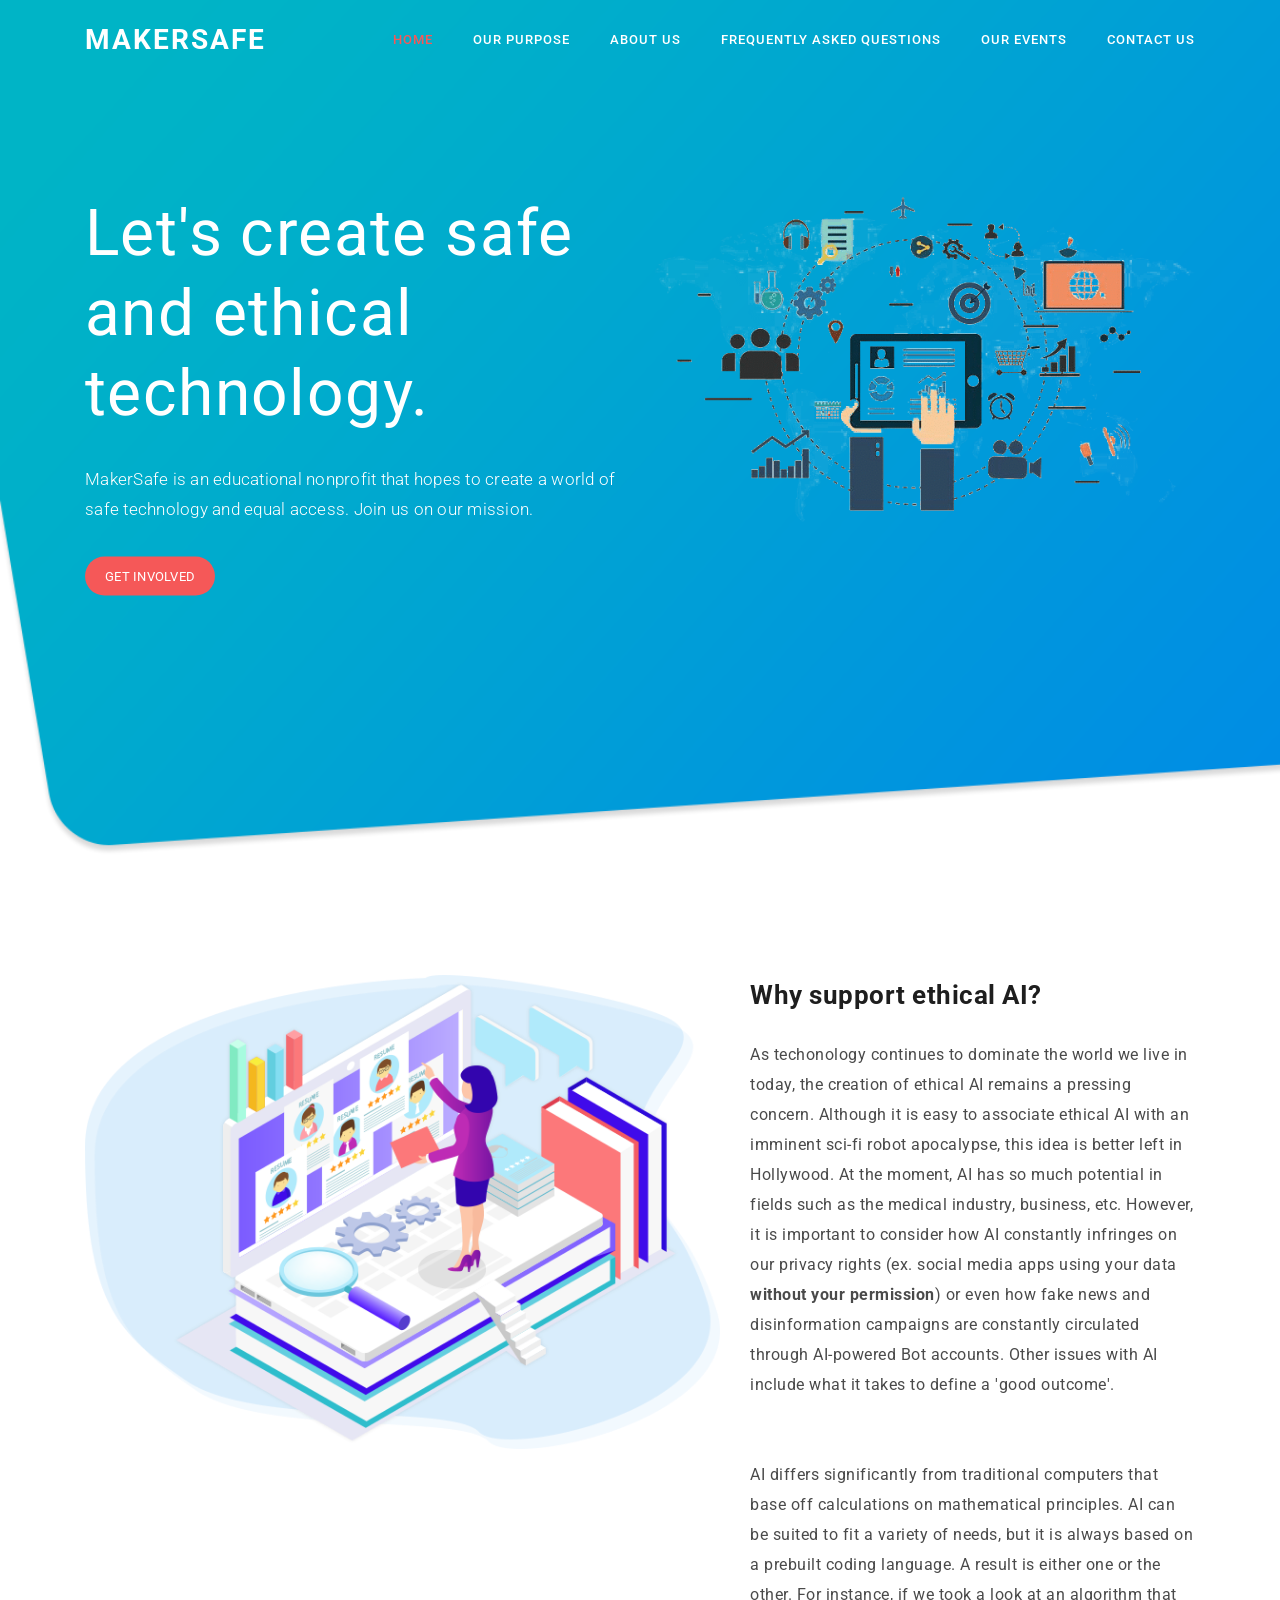
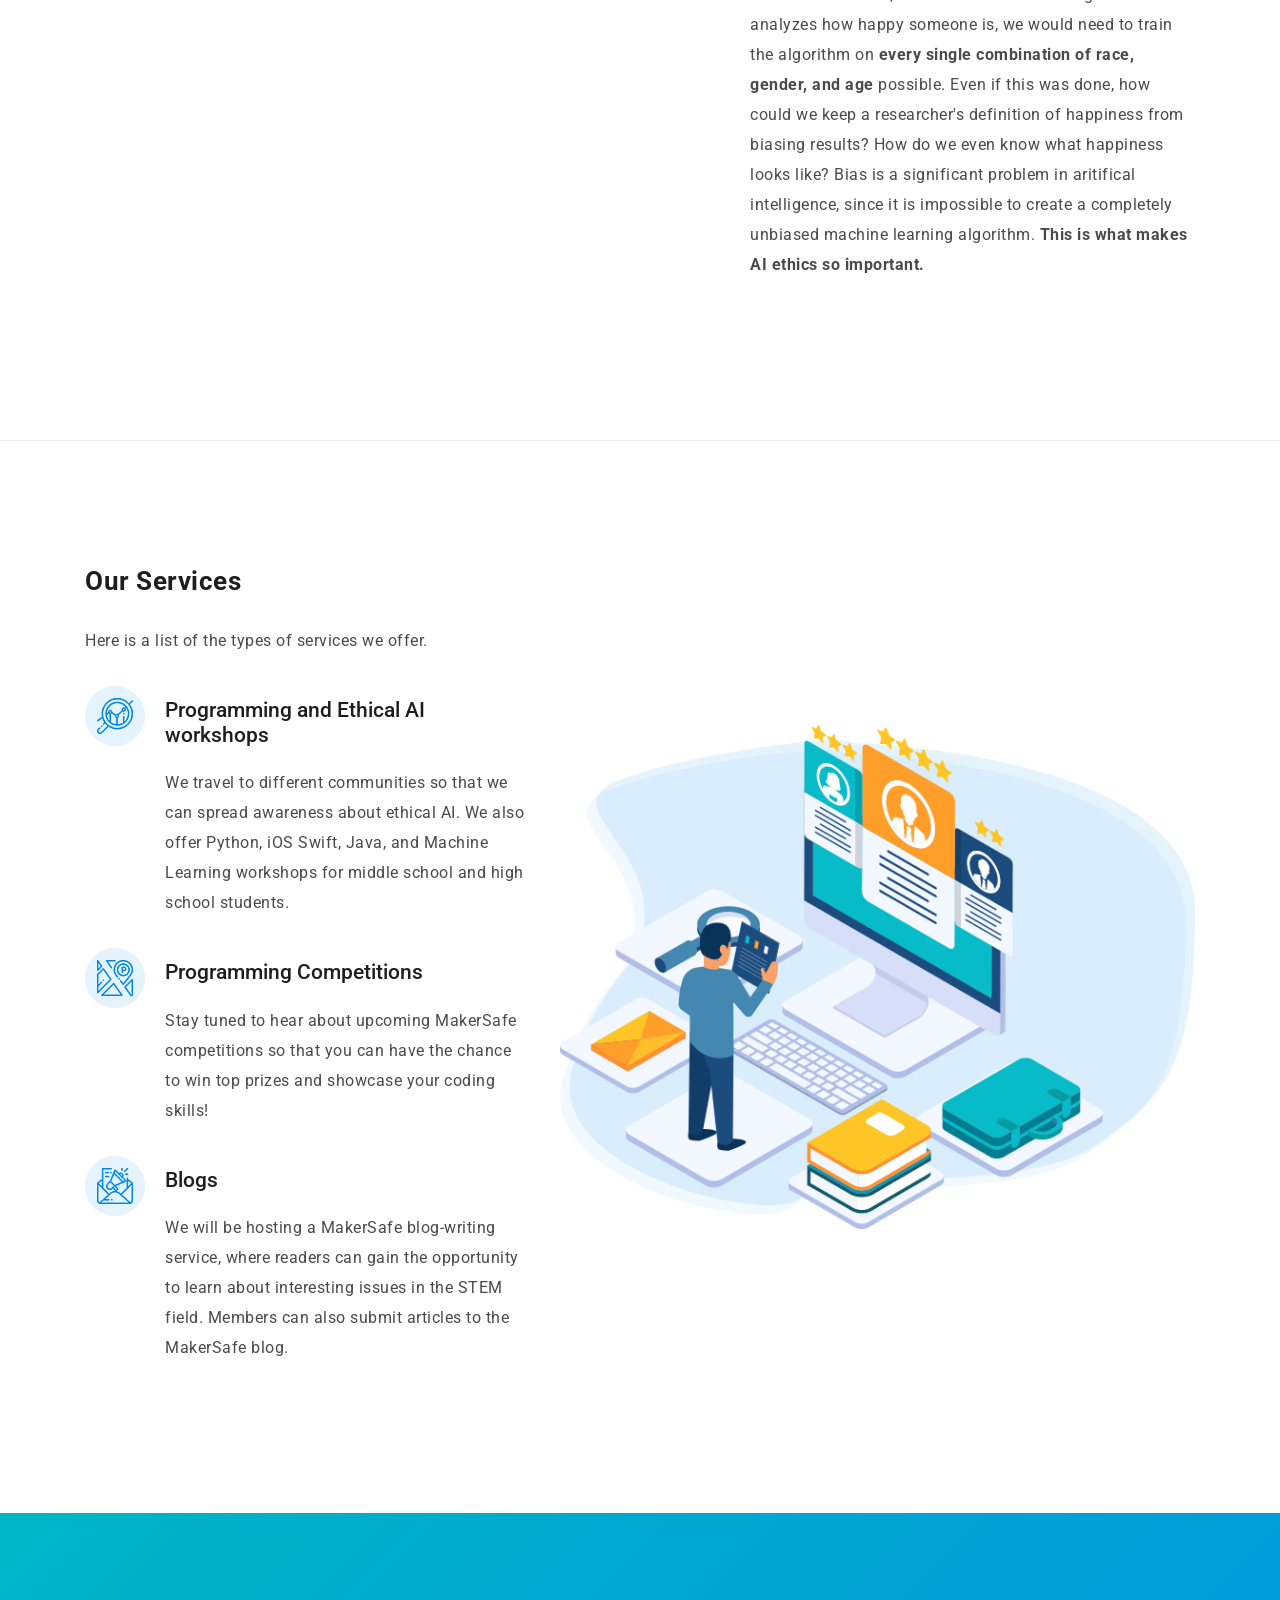
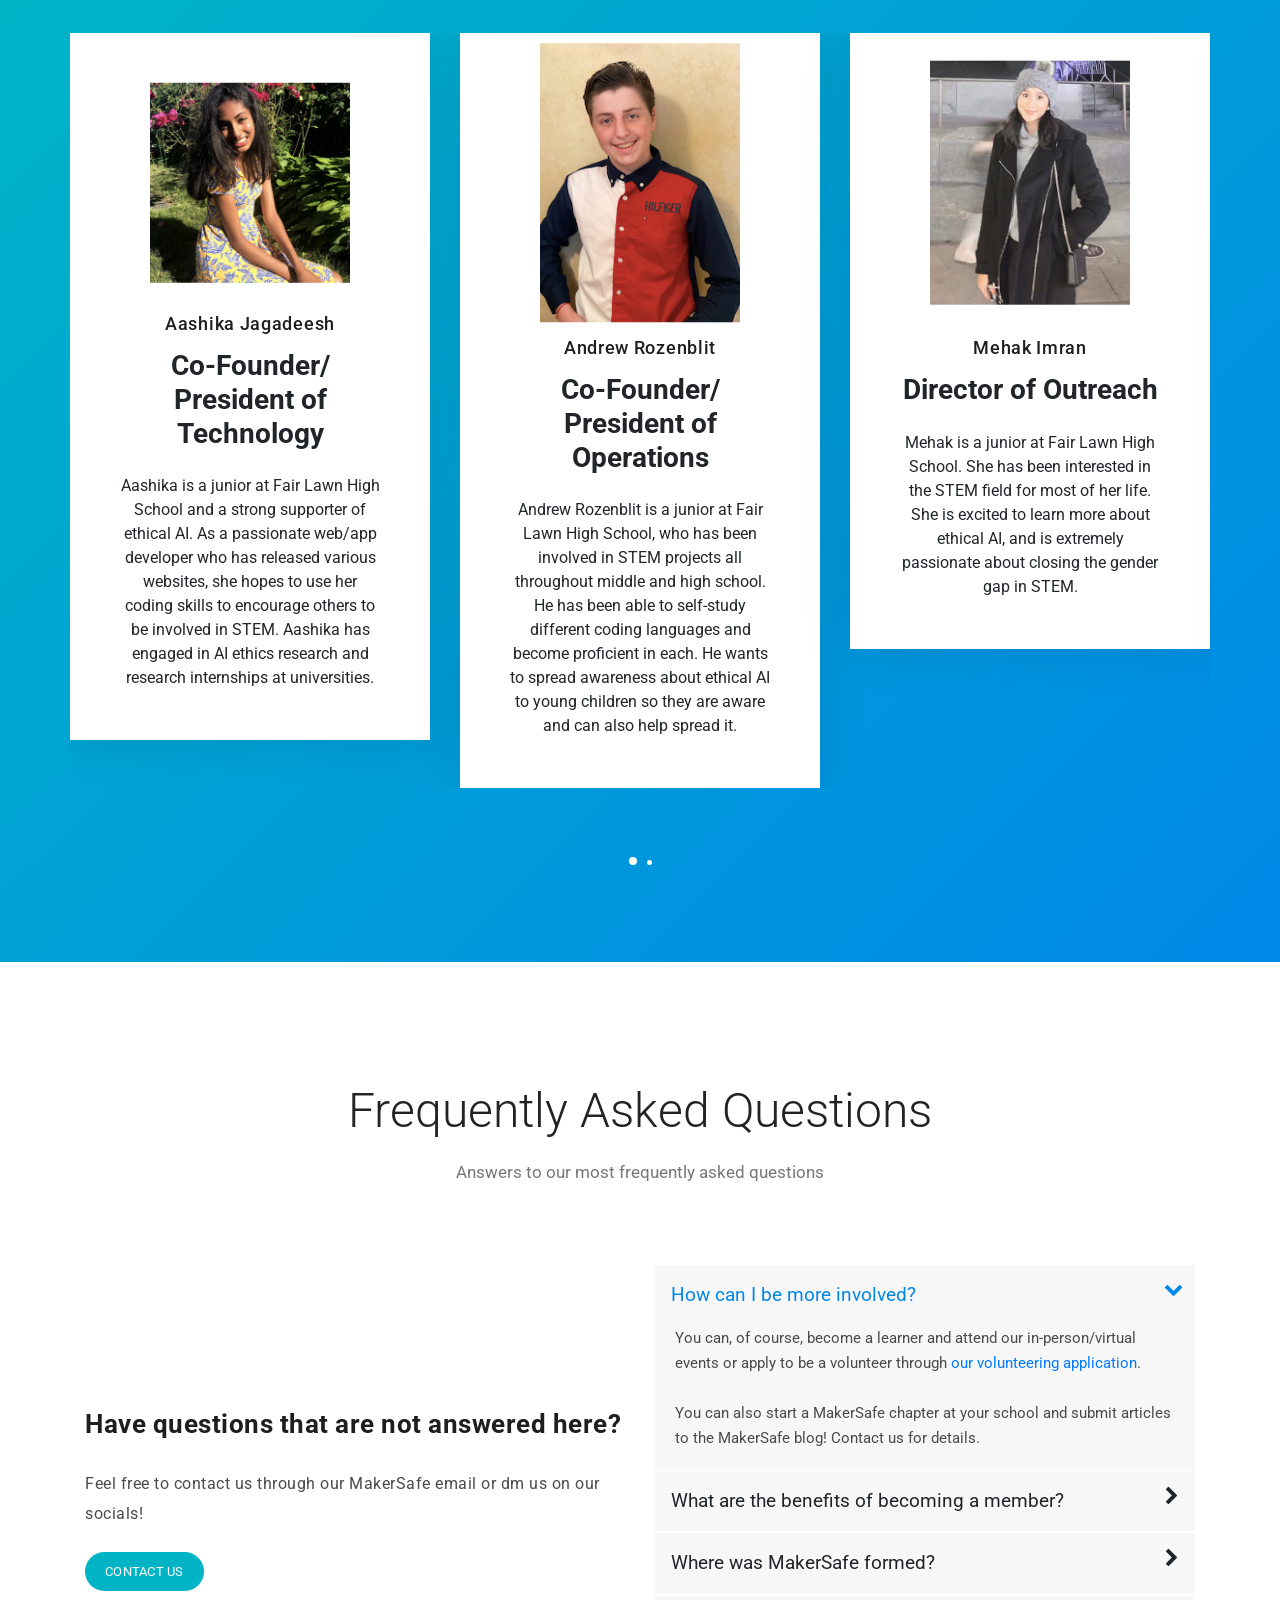
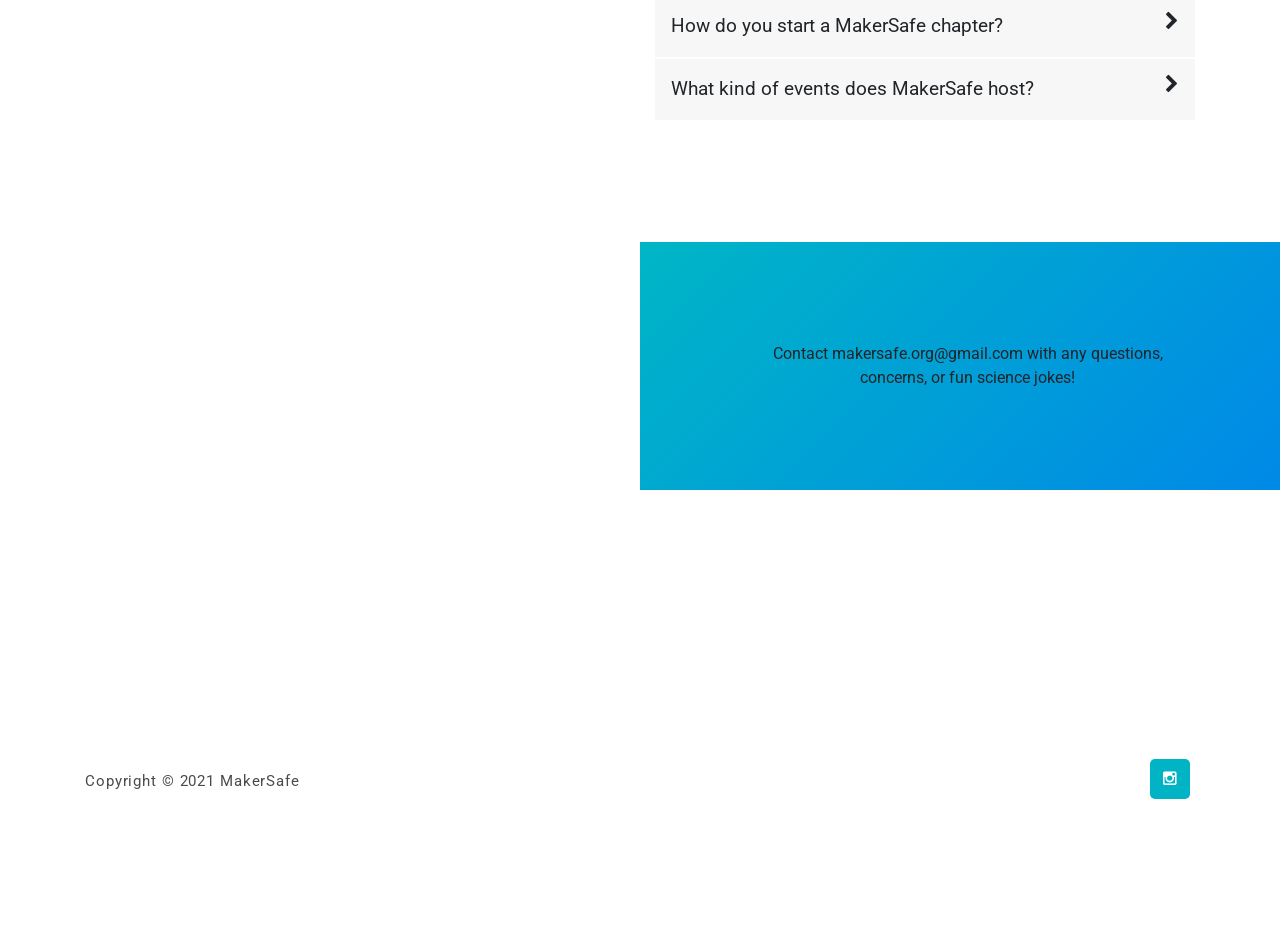
==== MakerSafe website/index.html @ 5d276d52 "Add files via upload" ====
<!DOCTYPE html>
<html lang="en">

  <head>

    <meta charset="utf-8">
    <meta name="viewport" content="width=device-width, initial-scale=1, shrink-to-fit=no">
    <meta name="description" content="">
    <meta name="author" content="Template Mo">
    <link href="https://fonts.googleapis.com/css?family=Roboto:100,300,400,500,700,900" rel="stylesheet">

    <title>MakerSafe</title>
<!--

ART FACTORY

https://templatemo.com/tm-537-art-factory

-->
    <!-- Additional CSS Files -->
    <link rel="stylesheet" type="text/css" href="assets/css/bootstrap.min.css">
    <link rel="stylesheet" type="text/css" href="assets/css/font-awesome.css">
    <link rel="stylesheet" type="text/css" href="assets/css/templatemo-art-factory.css">
    <link rel="stylesheet" type="text/css" href="assets/css/owl-carousel.css">

    </head>
    
    <body>
    
    <!-- ***** Preloader Start ***** -->
    <div id="preloader">
        <div class="jumper">
            <div></div>
            <div></div>
            <div></div>
        </div>
    </div>  
    <!-- ***** Preloader End ***** -->
    
    
    <!-- ***** Header Area Start ***** -->
    <header class="header-area header-sticky">
        <div class="container">
            <div class="row">
                <div class="col-12">
                    <nav class="main-nav">
                        <!-- ***** Logo Start ***** -->
                        <a href="#" class="logo">MakerSafe</a>
                        <!-- ***** Logo End ***** -->
                        <!-- ***** Menu Start ***** -->
                        <ul class="nav">
                            <li class="scroll-to-section"><a href="#welcome" class="active">Home</a></li>
                            <li class="scroll-to-section"><a href="#about">Our Purpose</a></li>
                            <li class="scroll-to-section"><a href="#services">About Us</a></li>
                            <li class="scroll-to-section"><a href="#frequently-question">Frequently Asked Questions</a></li>
                            <li class="scroll-to-section"><a href="#our-events">Our Events</a></li>
                            <!--
                            <li class="submenu">
                                <a href="javascript:;">Drop Down</a>
                                <ul>
                                    <li><a href="">About Us</a></li>
                                    <li><a href="">Features</a></li>
                                    <li><a href="">FAQ's</a></li>
                                    <li><a href="">Blog</a></li>
                                </ul>
                            </li>
                            -->
                            <li class="scroll-to-section"><a href="#contact-us">Contact Us</a></li>
                        </ul>
                        <a class='menu-trigger'>
                            <span>Menu</span>
                        </a>
                        <!-- ***** Menu End ***** -->
                    </nav>
                </div>
            </div>
        </div>
    </header>
    <!-- ***** Header Area End ***** -->


    <!-- ***** Welcome Area Start ***** -->
    <div class="welcome-area" id="welcome">

        <!-- ***** Header Text Start ***** -->
        <div class="header-text">
            <div class="container">
                <div class="row">
                    <div class="left-text col-lg-6 col-md-6 col-sm-12 col-xs-12" data-scroll-reveal="enter left move 30px over 0.6s after 0.4s">
                        <h1>Let's create safe and ethical technology.<strong></strong></h1>
                        <p>MakerSafe is an educational nonprofit that hopes to create a world of safe technology and equal access. Join us on our mission.</p>
                      <a href="https://linktr.ee/MakerSafe" class="main-button-slider">Get Involved</a>
                    </div>
                    <div class="col-lg-6 col-md-6 col-sm-12 col-xs-12" data-scroll-reveal="enter right move 30px over 0.6s after 0.4s">
                    <img src="assets/images/infotech.png" class="rounded img-fluid d-block mx-auto" alt="First Vector Graphic">
                    </div>
                </div>
            </div>
        </div>
        <!-- ***** Header Text End ***** -->
    </div>
    <!-- ***** Welcome Area End ***** -->


    <!-- ***** Features Big Item Start ***** -->
    <section class="section" id="about">
        <div class="container">
            <div class="row">
                <div class="col-lg-7 col-md-12 col-sm-12" data-scroll-reveal="enter left move 30px over 0.6s after 0.4s">
                    <img src="assets/images/left-image.png" class="rounded img-fluid d-block mx-auto" alt="App">
                </div>
                <div class="right-text col-lg-5 col-md-12 col-sm-12 mobile-top-fix">
                    <div class="left-heading">
                        <h5>Why support ethical AI?</h5>
                    </div>
                    <div class="left-text">
                        <p>As techonology continues to dominate the world we live in today, the creation of ethical AI remains a pressing concern. Although it is easy to associate ethical AI with an imminent sci-fi robot apocalypse, this idea is better left in Hollywood. At the moment, AI has so much potential in fields such as the medical industry, business, etc. However, it is important to consider how AI constantly infringes on our privacy rights (ex. social media apps using your data <b>without your permission</b>) or even how fake news and disinformation campaigns are constantly circulated through AI-powered Bot accounts. Other issues with AI include what it takes to define a 'good outcome'. <br></br><br>AI differs significantly from traditional computers that base off calculations on mathematical principles. AI can be suited to fit a variety of needs, but it is always based on a prebuilt coding language. A result is either one or the other. For instance, if we took a look at an algorithm that analyzes how happy someone is, we would need to train the algorithm on <b>every single combination of race, gender, and age </b>possible. Even if this was done, how could we keep a researcher's definition of happiness from biasing results? How do we even know what happiness looks like? Bias is a significant problem in aritifical intelligence, since it is impossible to create a completely unbiased machine learning algorithm. <b>This is what makes AI ethics so important.</b>  </br></p>
                      <!-- <a href="#about2" class="main-button">Discover More</a>--> 
                    </div>
                </div>
            </div>
            <div class="row">
                <div class="col-lg-12">
                    <div class="hr"></div>
                </div>
            </div>
        </div>
    </section>
    <!-- ***** Features Big Item End ***** -->


    <!-- ***** Features Big Item Start ***** -->
    <section class="section" id="about2">
        <div class="container">
            <div class="row">
                <div class="left-text col-lg-5 col-md-12 col-sm-12 mobile-bottom-fix">
                    <div class="left-heading">
                        <h5>Our Services</h5>
                    </div>
                    <p>Here is a list of the types of services we offer.</p>
                    <ul>
                        <li>
                            <img src="assets/images/about-icon-01.png" alt="">
                            <div class="text">
                                <h6>Programming and Ethical AI workshops</h6>
                                <p>We travel to different communities so that we can spread awareness about ethical AI. We also offer Python, iOS Swift, Java, and Machine Learning workshops for middle school and high school students. </p>
                            </div>
                        </li>
                        <li>
                            <img src="assets/images/about-icon-02.png" alt="">
                            <div class="text">
                                <h6>Programming Competitions</h6>
                                <p>Stay tuned to hear about upcoming MakerSafe competitions so that you can have the chance to win top prizes and showcase your coding skills!</p>
                            </div>
                        </li>
                        <li>
                            <img src="assets/images/about-icon-03.png" alt="">
                            <div class="text">
                                <h6>Blogs</h6>
                                <p>We will be hosting a MakerSafe blog-writing service, where readers can gain the opportunity to learn about interesting issues in the STEM field. Members can also submit articles to the MakerSafe blog. </p>
                            </div>
                        </li>
                    </ul>
                </div>
                <div class="right-image col-lg-7 col-md-12 col-sm-12 mobile-bottom-fix-big" data-scroll-reveal="enter right move 30px over 0.6s after 0.4s">
                    <img src="assets/images/right-image.png" class="rounded img-fluid d-block mx-auto" alt="App">
                </div>
            </div>
        </div>
    </section>
    <!-- ***** Features Big Item End ***** -->


    <!-- ***** Features Small Start ***** -->
    <section class="section" id="services">
        <div class="container">
            <div class="row">
                <div class="owl-carousel owl-theme">
                    <div class="item service-item">
                        <div class="icon">
                            <i><img src="assets/images/aashikaj.jpeg" alt=""></i>
                        </div>
                        <h5 class="service-title">Aashika Jagadeesh</h5>
                        <h3><b>Co-Founder/<br>President of Technology</b></h3><br>Aashika is a junior at Fair Lawn High School and a strong supporter of ethical AI. As a passionate web/app developer who has released various websites, she hopes to use her coding skills to encourage others to be involved in STEM. Aashika has engaged in AI ethics research and research internships at universities.  </br></p>
                      <!--  <a href="#" class="main-button">Read More</a>-->
                    </div>
                    <div class="item service-item">
                        <div class="icon">
                            <br>
                            <i><img src="assets/images/andrew.jpeg" alt=""></i>
                        </div>
                        <br>
                        <h5 class="service-title">Andrew Rozenblit</h5>
                        <h3><b>Co-Founder/<br>President of Operations</b></h3><br>Andrew Rozenblit is a junior at Fair Lawn High School, who has been involved in STEM projects all throughout middle and high school. He has been able to self-study different coding languages and become proficient in each. He wants to spread awareness about ethical AI to young children so they are aware and can also help spread it. </br></p>
                      <!-- <a href="#" class="main-button">Discover More</a>--> 
                    </div>
                    <div class="item service-item">
                        <div class="icon">
                            <i><img src="assets/images/mehak.jpeg" alt=""></i>
                        </div>
                        <br>
                        <h5 class="service-title">Mehak Imran</h5>
                        <h3><b>Director of Outreach</b></h3><br> Mehak is a junior at Fair Lawn High School. She has been interested in the STEM field for most of her life. She is excited to learn more about ethical AI, and is extremely passionate about closing the gender gap in STEM.</br></p>
                           
                       <!--<a href="#" class="main-button">More Detail</a>--> 
                    </div>
                    <div class="item service-item">
                        <div class="icon1">
                            <i><img src="assets/images/Sarisha.jpeg" alt=""></i>
                        </div>
                        <br>
                        <h5 class="service-title">Sarisha Somashekar</h5>
                        <h3><b>Sponsorships Manager</b></h3><br>Sarisha is a sophomore at River Dell High School. She has attended coding camps and is a member of the Girls Who Code club. She strives to utilize her problem-solving and communication skills to raise awareness about ethical AI and to further aid future scholars in the STEM field. </br></p>
                     <!--   <a href="#" class="main-button">Read More</a>-->
                    </div>
                    <div class="item service-item">
                        <div class="icon">
                            <i><img src="assets/images/Ryan.jpeg" alt=""></i>
                        </div>
                        <br>
                        <h5 class="service-title">Ryan Chen</h5>
                        <h3><b>President of Education</b></h3><br>Ryan Chen is currently a junior student at Fair Lawn High School. Aiming to become more proficient at programming and knowledgeable in the STEM field, he hopes to kill two birds with one stone by improving himself, while spreading awareness on the subject of computer ethics. </br></p>
                     <!-- <a href="#" class="main-button">Discover</a>-->  
                    </div>
                    <div class="item service-item">
                        <div class="icon">
                            <i><img src="assets/images/Lindsey.jpeg" alt=""></i>
                        </div>
                        <br>
                        <h5 class="service-title">Lindsey Reichert</h5>
                        <h3><b>Event Coordinator</b></h3><br>Lindsey is a junior at Fair Lawn High School. She has been involved with STEM extracurriculars all throughout middle school and high school. She hopes to be able to encourage others to become involved and combat the gender gap in STEM. </br></p>
                       
                       <!--<a href="#" class="main-button">Detail</a>--> 
                    </div>
                  
              
                </div>
            </div>
        </div>
    </section>
    <!-- ***** Features Small End ***** -->


    <!-- ***** Frequently Question Start ***** -->
    <section class="section" id="frequently-question">
        <div class="container">
            <!-- ***** Section Title Start ***** -->
            <div class="row">
                <div class="col-lg-12">
                    <div class="section-heading">
                        <h2>Frequently Asked Questions</h2>
                    </div>
                </div>
                <div class="offset-lg-3 col-lg-6">
                    <div class="section-heading">
                        <p>Answers to our most frequently asked questions</p>
                    </div>
                </div>
            </div>
            <!-- ***** Section Title End ***** -->

            <div class="row">
                <div class="left-text col-lg-6 col-md-6 col-sm-12">
                    <h5>Have questions that are not answered here?</h5>
                    <div class="accordion-text">
                        <p>Feel free to contact us through our MakerSafe email or dm us on our socials!</p>
                       
                     
                        <a href="#contact-us" class="main-button">Contact Us</a>
                    </div>
                </div>
                <div class="col-lg-6 col-md-6 col-sm-12">
                    <div class="accordions is-first-expanded">
                        <article class="accordion">
                            <div class="accordion-head">
                                <span>How can I be more involved?</span>
                                <span class="icon">
                                    <i class="icon fa fa-chevron-right"></i>
                                </span>
                            </div>
                            <div class="accordion-body">
                                <div class="content">
                                    <p>You can, of course, become a learner and attend our in-person/virtual events or apply to be a volunteer through <a href="https://linktr.ee/MakerSafe">our volunteering application</a>.
                                    <br><br>
                                    You can also start a MakerSafe chapter at your school and submit articles to the MakerSafe blog! Contact us for details.</p>
                                </div>
                            </div>
                        </article>
                        <article class="accordion">
                            <div class="accordion-head">
                                <span>What are the benefits of becoming a member?</span>
                                <span class="icon">
                                    <i class="icon fa fa-chevron-right"></i>
                                </span>
                            </div>
                            <div class="accordion-body">
                                <div class="content">
                                    <p>Members have access to an amazing educational community here at MakerSafe, where they can teach others and learn more about STEM. They gain opportunities to learn about cutting-edge research and conduct projects themselves under the guidance of our highly-experienced MakerSafe mentors. 
                                    <br><br>
                                    We will be working on our status so that members can get volunteer hours for the incredible work that they do! In addition, being a chapter president of a MakerSafe chapter is another great way to build leadership skills. </p>
                                </div>
                            </div>
                        </article>
                        <article class="accordion">
                            <div class="accordion-head">
                                <span>Where was MakerSafe formed?</span>
                                <span class="icon">
                                    <i class="icon fa fa-chevron-right"></i>
                                </span>
                            </div>
                            <div class="accordion-body">
                                <div class="content">
                                    <p>MakerSafe was formed in Fair Lawn, New Jersey by a group of highly-motivated high school students. We are hoping to expand on the national and international level. If you are interested in starting a MakerSafe chapter in your community, feel free to contact us for guidelines. 
                                    <br><br>
                                    </p>
                                </div>
                            </div>
                        </article>
                        <article class="accordion">
                            <div class="accordion-head">
                                <span>How do you start a MakerSafe chapter?</span>
                                <span class="icon">
                                    <i class="icon fa fa-chevron-right"></i>
                                </span>
                            </div>
                            <div class="accordion-body">
                                <div class="content">
                                    <p>MakerSafe chapters will gain all MakerSafe learning materials and guides. Members will have their usual special benefits, which will include invitations to events, networking with guest speakers, and the opportunity to gain volunteering experience. 
                                    <br><br>
                                    MakerSafe chapter leaders can also become a part our executive board.</p>
                                </div>
                            </div>
                        </article>
                        <article class="accordion">
                            <div class="accordion-head">
                                <span>What kind of events does MakerSafe host?</span>
                                <span class="icon">
                                    <i class="icon fa fa-chevron-right"></i>
                                </span>
                            </div>
                            <div class="accordion-body">
                                <div class="content">
                                    <p>MakerSafe hosts ethical AI and programming workshops, which are taught by our highly-experienced MakerSafe mentors and educators. We also host computer science competitions and programming camps for middle school and high school students. Stay tuned to hear about our first MakerSafe hack-a-thon!
                                    <br><br>
                                     </p>
                                </div>
                            </div>
                        </article>
                        <!--
                        <article class="accordion">
                            <div class="accordion-head">
                                <span>Sixth Sense Question</span>
                                <span class="icon">
                                    <i class="icon fa fa-chevron-right"></i>
                                </span>
                            </div>
                            <div class="accordion-body">
                                <div class="content">
                                    <p>Suspendisse potenti. Ut dapibus leo ut massa vulputate semper. Pellentesque maximus lorem sed elit imperdiet mattis. Duis posuere mauris ut eros rutrum sodales. Aliquam erat volutpat.</p>
                                </div>
                            </div>
                        </article>
                        -->
                    </div>
                </div>
            </div>
        </div>
    </section>
    <!-- ***** Frequently Question End ***** -->

    <!--Events-->

    <!-- ***** Contact Us Start ***** -->
    <section class="section" id="contact-us">
        <div class="container-fluid">
            <div class="row">
                <!-- ***** Contact Map Start ***** -->
                <div class="col-lg-6 col-md-6 col-sm-12">
                    <div id="map">
                      <!-- How to change your own map point
                           1. Go to Google Maps
                           2. Click on your location point
                           3. Click "Share" and choose "Embed map" tab
                           4. Copy only URL and paste it within the src="" field below
                    -->
                    <iframe src="https://www.google.com/maps/embed?pb=!1m18!1m12!1m3!1d3014.231800716803!2d-74.1267735846516!3d40.93258667930856!2m3!1f0!2f0!3f0!3m2!1i1024!2i768!4f13.1!3m3!1m2!1s0x89c2fc7ff2055b3b%3A0x54208f413c0a2d7b!2sFair%20Lawn%20High%20School!5e0!3m2!1sen!2sus!4v1624514351549!5m2!1sen!2sus" width="600" height="450" style="border:0;" allowfullscreen="" loading="lazy"></iframe>
                    
                    </div>
                </div>
                <!-- ***** Contact Map End ***** -->

                <!-- ***** Contact Form Start ***** -->
                <div class="col-lg-6 col-md-6 col-sm-12">
                    <div class="contact-form">
                        <form id="contact" action="" method="post">
                        <div>Contact makersafe.org@gmail.com with any questions, concerns, or fun science jokes!</div>
                    </form>
                        <!--
                        <form id="contact" action="" method="post">
                          <div class="row">
                            <div class="col-md-6 col-sm-12">
                              <fieldset>
                                <input name="name" type="text" id="name" placeholder="Full Name" required="" class="contact-field">
                              </fieldset>
                            </div>
                            <div class="col-md-6 col-sm-12">
                              <fieldset>
                                <input name="email" type="text" id="email" placeholder="E-mail" required="" class="contact-field">
                              </fieldset>
                            </div>
                            <div class="col-lg-12">
                              <fieldset>
                                <textarea name="message" rows="6" id="message" placeholder="Your Message" required="" class="contact-field"></textarea>
                              </fieldset>
                            </div>
                            <div class="col-lg-12">
                              <fieldset>
                                <button type="submit" id="form-submit" class="main-button">Send It</button>
                              </fieldset>
                            </div>
                          </div>
                        </form>
                        -->
                    </div>
                </div>
                <!-- ***** Contact Form End ***** -->
            </div>
        </div>
    </section>
    <!-- ***** Contact Us End ***** -->

    
    <!-- ***** Footer Start ***** -->
    <footer>
        <div class="container">
            <div class="row">
                <div class="col-lg-7 col-md-12 col-sm-12">
                    <p class="copyright">Copyright &copy; 2021 MakerSafe</p>
                </div>
                <div class="col-lg-5 col-md-12 col-sm-12">
                    <ul class="social">

                        <li><a href="https://www.instagram.com/makersafe/"><i class="fa fa-instagram"></i></a></li>
                        <!--
                        <li><a href="#"><i class="fa fa-twitter"></i></a></li>
                        <li><a href="#"><i class="fa fa-linkedin"></i></a></li>
                        <li><a href="#"><i class="fa fa-rss"></i></a></li>
                        <li><a href="#"><i class="fa fa-dribbble"></i></a></li>
                        -->
                    </ul>
                </div>
            </div>
        </div>
    </footer>
    
    <!-- jQuery -->
    <script src="assets/js/jquery-2.1.0.min.js"></script>

    <!-- Bootstrap -->
    <script src="assets/js/popper.js"></script>
    <script src="assets/js/bootstrap.min.js"></script>

    <!-- Plugins -->
    <script src="assets/js/owl-carousel.js"></script>
    <script src="assets/js/scrollreveal.min.js"></script>
    <script src="assets/js/waypoints.min.js"></script>
    <script src="assets/js/jquery.counterup.min.js"></script>
    <script src="assets/js/imgfix.min.js"></script> 
    
    <!-- Global Init -->
    <script src="assets/js/custom.js"></script>

  </body>
</html>
---- MakerSafe website/assets/css/templatemo-art-factory.css ----
/*

ART FACTORY

https://templatemo.com/tm-537-art-factory

*/

/* 
---------------------------------------------
Table of contents
---------------------------------------------
01. font & reset css
02. reset
03. global styles
04. header
05. welcome
06. features
07. team
08. pricing
09. blog
10. contact
11. footer
12. preloader

--------------------------------------------- 
*/

/* 
---------------------------------------------
font & reset css
--------------------------------------------- 
*/
@import url("https://fonts.googleapis.com/css?family=Roboto:100,300,400,500,700,900");
/* 
---------------------------------------------
reset
--------------------------------------------- 
*/
html,
body,
div,
span,
applet,
object,
iframe,
h1,
h2,
h3,
h4,
h5,
h6,
p,
blockquote,
div pre,
a,
abbr,
acronym,
address,
big,
cite,
code,
del,
dfn,
em,
font,
img,
ins,
kbd,
q,
s,
samp,
small,
strike,
strong,
sub,
sup,
tt,
var,
b,
u,
i,
center,
dl,
dt,
dd,
ol,
ul,
li,
figure,
header,
nav,
section,
article,
aside,
footer,
figcaption {
  margin: 0;
  padding: 0;
  border: 0;
  outline: 0;
}

.clearfix:after {
  content: ".";
  display: block;
  clear: both;
  visibility: hidden;
  line-height: 0;
  height: 0;
}

.clearfix {
  display: inline-block;
}

html[xmlns] .clearfix {
  display: block;
}

* html .clearfix {
  height: 1%;
}

ul,
li {
  padding: 0;
  margin: 0;
  list-style: none;
}

header,
nav,
section,
article,
aside,
footer,
hgroup {
  display: block;
}

* {
  box-sizing: border-box;
}

html,
body {
  font-family: "Roboto", sans-serif;
  font-weight: 400;
  background-color: #fff;
  font-size: 16px;
  -ms-text-size-adjust: 100%;
  -webkit-font-smoothing: antialiased;
  -moz-osx-font-smoothing: grayscale;
}

a {
  text-decoration: none !important;
}

h1,
h2,
h3,
h4,
h5,
h6 {
  margin-top: 0px;
  margin-bottom: 0px;
}

ul {
  margin-bottom: 0px;
}

p {
  font-size: 15px;
  line-height: 25px;
  color: #4a4a4a;
}

/* 
---------------------------------------------
global styles
--------------------------------------------- 
*/
html,
body {
  background: #fff;
  font-family: "Roboto", sans-serif;
}

::selection {
  background: #ff589e;
  color: #fff;
}

::-moz-selection {
  background: #ff589e;
  color: #fff;
}

@media (max-width: 991px) {
  html,
  body {
    overflow-x: hidden;
  }
  .mobile-top-fix {
    margin-top: 30px;
    margin-bottom: 0px;
  }
  .mobile-bottom-fix {
    margin-bottom: 30px;
  }
  .mobile-bottom-fix-big {
    margin-bottom: 60px;
  }
}

a.main-button-slider {
  font-size: 13px;
  border-radius: 20px;
  padding: 12px 20px;
  background-color: #f55858;
  text-transform: uppercase;
  color: #fff;
  letter-spacing: 0.25px;
  -webkit-transition: all 0.3s ease 0s;
  -moz-transition: all 0.3s ease 0s;
  -o-transition: all 0.3s ease 0s;
  transition: all 0.3s ease 0s;
}

a.main-button-slider:hover {
  background-color: #0088e8;
}

a.main-button {
  font-size: 13px;
  border-radius: 20px;
  padding: 12px 20px;
  background-color: #00b4c6;
  text-transform: uppercase;
  color: #fff;
  letter-spacing: 0.25px;
  -webkit-transition: all 0.3s ease 0s;
  -moz-transition: all 0.3s ease 0s;
  -o-transition: all 0.3s ease 0s;
  transition: all 0.3s ease 0s;
}

a.main-button:hover {
  background-color: #0088e8;
}

button.main-button {
  outline: none;
  border: none;
  cursor: pointer;
  font-size: 13px;
  border-radius: 20px;
  padding: 10px 20px;
  background-color: #f55858;
  text-transform: uppercase;
  color: #fff;
  letter-spacing: 0.25px;
  -webkit-transition: all 0.3s ease 0s;
  -moz-transition: all 0.3s ease 0s;
  -o-transition: all 0.3s ease 0s;
  transition: all 0.3s ease 0s;
}

button.main-button:hover {
  background-color: #0088e8;
}

.section-heading h2 {
  text-align: center;
  font-size: 48px;
  font-weight: 300;
  color: #232323;
  margin-bottom: 20px;
}

.section-heading p {
  font-size: 17px;
  color: #777;
  text-align: center;
}

/* 
---------------------------------------------
header
--------------------------------------------- 
*/

.background-header {
  background-color: #fff;
  height: 80px !important;
  position: fixed !important;
  top: 0px;
  left: 0px;
  right: 0px;
  box-shadow: 0px 0px 10px rgba(0, 0, 0, 0.15) !important;
}

.background-header .logo,
.background-header .main-nav .nav li a {
  color: #1e1e1e !important;
}

.background-header .main-nav .nav > li:hover > a {
  color: #f55858 !important;
}

.background-header .main-nav .nav > li > ul > li:hover > a {
  color: #f55858 !important;
}

.background-header .nav li a.active {
  color: #f55858 !important;
}

.header-area {
  position: absolute;
  top: 0px;
  left: 0px;
  right: 0px;
  z-index: 100;
  height: 100px;
  -webkit-transition: all 0.5s ease 0s;
  -moz-transition: all 0.5s ease 0s;
  -o-transition: all 0.5s ease 0s;
  transition: all 0.5s ease 0s;
}

.header-area .main-nav {
  min-height: 80px;
  background: transparent;
}

.header-area .main-nav .logo {
  line-height: 80px;
  color: #fff;
  font-size: 28px;
  font-weight: 700;
  text-transform: uppercase;
  letter-spacing: 2px;
  float: left;
  -webkit-transition: all 0.3s ease 0s;
  -moz-transition: all 0.3s ease 0s;
  -o-transition: all 0.3s ease 0s;
  transition: all 0.3s ease 0s;
}

.header-area .main-nav .nav {
  float: right;
  margin-top: 27px;
  margin-left: 20px;
  margin-right: 0px;
  -webkit-transition: all 0.3s ease 0s;
  -moz-transition: all 0.3s ease 0s;
  -o-transition: all 0.3s ease 0s;
  transition: all 0.3s ease 0s;
  position: relative;
  z-index: 999;
}

.header-area .main-nav .nav li {
  padding-left: 20px;
  padding-right: 20px;
}

.header-area .main-nav .nav li:last-child {
  padding-right: 0px;
}

.header-area .main-nav .nav li a {
  display: block;
  font-weight: 500;
  font-size: 13px;
  color: #fff;
  text-transform: uppercase;
  -webkit-transition: all 0.3s ease 0s;
  -moz-transition: all 0.3s ease 0s;
  -o-transition: all 0.3s ease 0s;
  transition: all 0.3s ease 0s;
  height: 40px;
  line-height: 40px;
  border: transparent;
  letter-spacing: 1px;
}

.header-area .main-nav .nav li:hover a {
  color: #f55858;
}

.header-area .main-nav .nav li.submenu {
  position: relative;
  padding-right: 35px;
}

.header-area .main-nav .nav li.submenu:after {
  font-family: FontAwesome;
  content: "\f107";
  font-size: 12px;
  color: #fff;
  position: absolute;
  right: 18px;
  top: 12px;
}

.header-area.background-header .main-nav .nav li.submenu:after {
  color: #000;
}

.header-area .main-nav .nav li.submenu ul {
  position: absolute;
  width: 200px;
  box-shadow: 0 2px 28px 0 rgba(0, 0, 0, 0.06);
  overflow: hidden;
  top: 40px;
  opacity: 0;
  transform: translateY(-2em);
  visibility: hidden;
  z-index: -1;
  transition: all 0.3s ease-in-out 0s, visibility 0s linear 0.3s,
    z-index 0s linear 0.01s;
}

.header-area .main-nav .nav li.submenu ul li {
  margin-left: 0px;
  padding-left: 0px;
  padding-right: 0px;
}

.header-area .main-nav .nav li.submenu ul li a {
  display: block;
  background: #fff;
  color: #3b566e;
  padding-left: 20px;
  height: 40px;
  line-height: 40px;
  -webkit-transition: all 0.3s ease 0s;
  -moz-transition: all 0.3s ease 0s;
  -o-transition: all 0.3s ease 0s;
  transition: all 0.3s ease 0s;
  position: relative;
  font-size: 13px;
  border-bottom: 1px solid #f5f5f5;
}

.header-area .main-nav .nav li.submenu ul li a:before {
  content: "";
  position: absolute;
  width: 0px;
  height: 40px;
  left: 0px;
  top: 0px;
  bottom: 0px;
  -webkit-transition: all 0.3s ease 0s;
  -moz-transition: all 0.3s ease 0s;
  -o-transition: all 0.3s ease 0s;
  transition: all 0.3s ease 0s;
  background: #f55858;
}

.header-area .main-nav .nav li.submenu ul li a:hover {
  background: #fff;
  color: #f55858;
  padding-left: 25px;
}

.header-area .main-nav .nav li.submenu ul li a:hover:before {
  width: 3px;
}

.header-area .main-nav .nav li.submenu:hover ul {
  visibility: visible;
  opacity: 1;
  z-index: 1;
  transform: translateY(0%);
  transition-delay: 0s, 0s, 0.3s;
}

.header-area .main-nav .menu-trigger {
  cursor: pointer;
  display: block;
  position: absolute;
  top: 23px;
  width: 32px;
  height: 40px;
  text-indent: -9999em;
  z-index: 99;
  right: 40px;
  display: none;
}

.header-area .main-nav .menu-trigger span,
.header-area .main-nav .menu-trigger span:before,
.header-area .main-nav .menu-trigger span:after {
  -moz-transition: all 0.4s;
  -o-transition: all 0.4s;
  -webkit-transition: all 0.4s;
  transition: all 0.4s;
  background-color: #fff;
  display: block;
  position: absolute;
  width: 30px;
  height: 2px;
  left: 0;
}

.background-header .main-nav .menu-trigger span,
.background-header .main-nav .menu-trigger span:before,
.background-header .main-nav .menu-trigger span:after {
  background-color: #1e1e1e;
}

.header-area .main-nav .menu-trigger span:before,
.header-area .main-nav .menu-trigger span:after {
  -moz-transition: all 0.4s;
  -o-transition: all 0.4s;
  -webkit-transition: all 0.4s;
  transition: all 0.4s;
  background-color: #fff;
  display: block;
  position: absolute;
  width: 30px;
  height: 2px;
  left: 0;
  width: 75%;
}

.background-header .main-nav .menu-trigger span:before,
.background-header .main-nav .menu-trigger span:after {
  background-color: #1e1e1e;
}

.header-area .main-nav .menu-trigger span:before,
.header-area .main-nav .menu-trigger span:after {
  content: "";
}

.header-area .main-nav .menu-trigger span {
  top: 16px;
}

.header-area .main-nav .menu-trigger span:before {
  -moz-transform-origin: 33% 100%;
  -ms-transform-origin: 33% 100%;
  -webkit-transform-origin: 33% 100%;
  transform-origin: 33% 100%;
  top: -10px;
  z-index: 10;
}

.header-area .main-nav .menu-trigger span:after {
  -moz-transform-origin: 33% 0;
  -ms-transform-origin: 33% 0;
  -webkit-transform-origin: 33% 0;
  transform-origin: 33% 0;
  top: 10px;
}

.header-area .main-nav .menu-trigger.active span,
.header-area .main-nav .menu-trigger.active span:before,
.header-area .main-nav .menu-trigger.active span:after {
  background-color: transparent;
  width: 100%;
}

.header-area .main-nav .menu-trigger.active span:before {
  -moz-transform: translateY(6px) translateX(1px) rotate(45deg);
  -ms-transform: translateY(6px) translateX(1px) rotate(45deg);
  -webkit-transform: translateY(6px) translateX(1px) rotate(45deg);
  transform: translateY(6px) translateX(1px) rotate(45deg);
  background-color: #fff;
}

.background-header .main-nav .menu-trigger.active span:before {
  background-color: #1e1e1e;
}

.header-area .main-nav .menu-trigger.active span:after {
  -moz-transform: translateY(-6px) translateX(1px) rotate(-45deg);
  -ms-transform: translateY(-6px) translateX(1px) rotate(-45deg);
  -webkit-transform: translateY(-6px) translateX(1px) rotate(-45deg);
  transform: translateY(-6px) translateX(1px) rotate(-45deg);
  background-color: #fff;
}

.background-header .main-nav .menu-trigger.active span:after {
  background-color: #1e1e1e;
}

.header-area.header-sticky {
  min-height: 80px;
}

.header-area.header-sticky .nav {
  margin-top: 20px !important;
}

.header-area.header-sticky .nav li a.active {
  color: #f55858;
}

@media (max-width: 1200px) {
  .header-area .main-nav .nav li {
    padding-left: 12px;
    padding-right: 12px;
  }
  .header-area .main-nav:before {
    display: none;
  }
}

@media (max-width: 991px) {
  .header-area {
    padding: 0px 15px;
    height: 80px;
    box-shadow: none;
    text-align: center;
  }
  .header-area .container {
    padding: 0px;
  }
  .header-area .logo {
    margin-left: 30px;
  }
  .header-area .menu-trigger {
    display: block !important;
  }
  .header-area .main-nav {
    overflow: hidden;
  }
  .header-area .main-nav .nav {
    float: none;
    width: 100%;
    margin-top: 80px !important;
    display: none;
    -webkit-transition: all 0s ease 0s;
    -moz-transition: all 0s ease 0s;
    -o-transition: all 0s ease 0s;
    transition: all 0s ease 0s;
    margin-left: 0px;
  }
  .header-area .main-nav .nav li:first-child {
    border-top: 1px solid #eee;
  }
  .header-area .main-nav .nav li {
    width: 100%;
    background: #fff;
    border-bottom: 1px solid #eee;
    padding-left: 0px !important;
    padding-right: 0px !important;
  }
  .header-area .main-nav .nav li a {
    height: 50px !important;
    line-height: 50px !important;
    padding: 0px !important;
    border: none !important;
    background: #fff !important;
    color: #3b566e !important;
  }
  .header-area .main-nav .nav li a:hover {
    background: #eee !important;
  }
  .header-area .main-nav .nav > li > a:hover,
  .header-area .main-nav .nav .submenu > ul > li > a:hover {
    color: #f55858;
  }
  .header-area .main-nav .nav li.submenu ul {
    position: relative;
    visibility: inherit;
    opacity: 1;
    z-index: 1;
    transform: translateY(0%);
    transition-delay: 0s, 0s, 0.3s;
    top: 0px;
    width: 100%;
    box-shadow: none;
    height: 0px;
  }
  .header-area .main-nav .nav li.submenu ul li a {
    font-size: 12px;
    font-weight: 400;
  }
  .header-area .main-nav .nav li.submenu ul li a:hover:before {
    width: 0px;
  }
  .header-area .main-nav .nav li.submenu ul.active {
    height: auto !important;
  }
  .header-area .main-nav .nav li.submenu:after {
    color: #3b566e;
    right: 25px;
    font-size: 14px;
    top: 15px;
  }
  .header-area .main-nav .nav li.submenu:hover ul,
  .header-area .main-nav .nav li.submenu:focus ul {
    height: 0px;
  }
}

@media (min-width: 992px) {
  .header-area .main-nav .nav {
    display: flex !important;
  }
}

/* 
---------------------------------------------
welcome
--------------------------------------------- 
*/
#welcome {
  overflow: hidden;
  position: relative;
  display: flex;
  align-items: center;
  justify-content: center;
  background-image: url(../images/banner-bg.png);
  background-repeat: no-repeat;
/*
TRY IT ... with or without CENTER CENTER
  background-position: center center; 
*/
  background-size: cover;
  width: 100%;
  height: 105vh;
  margin-top: -10vh;
}

.welcome-area .header-text {
  position: absolute;
  top: 55%;
  transform: translateY(-60%);
  text-align: left;
  width: 100%;
}

.welcome-area .header-text .left-text {
  align-self: center;
}

.welcome-area .header-text h1 {
  font-weight: 400;
  font-size: 64px;
  line-height: 80px;
  letter-spacing: 1.4px;
  margin-bottom: 30px;
  color: #fff;
}

.welcome-area .header-text p {
  font-weight: 300;
  font-size: 17px;
  color: #fff;
  line-height: 30px;
  letter-spacing: 0.25px;
  margin-bottom: 40px;
  position: relative;
}

@media (max-width: 991px) {
  .welcome-area .header-text {
    top: 55% !important;
    transform: perspective(1px) translateY(-60%) !important;
  }
  .welcome-area .header-text h1 {
    font-size: 36px;
    line-height: 50px;
    color: #fff;
    margin-bottom: 15px;
  }
  .welcome-area .header-text h1 span {
    color: #fff;
  }
  .welcome-area .header-text p {
    color: #fff;
    margin-bottom: 30px;
  }
}

@media (max-width: 820px) {
  .welcome-area .header-text {
    top: 55% !important;
    transform: perspective(1px) translateY(-60%) !important;
  }
  .welcome-area .header-text h1 {
    font-size: 36px;
    line-height: 50px;
    margin-bottom: 15px;
  }
  .welcome-area .header-text p {
    margin-bottom: 30px;
  }
}

@media (max-width: 765px) {
  .welcome-area {
    margin-bottom: 100px;
  }
  .welcome-area .header-text {
    top: 55% !important;
    transform: perspective(1px) translateY(-50%) !important;
    text-align: center;
  }
  .welcome-area .header-text .buttons {
    display: none;
  }
  .welcome-area .header-text h1 {
    font-weight: 600;
    font-size: 24px !important;
    line-height: 30px !important;
    margin-bottom: 20px !important;
  }
  .welcome-area .header-text h1 span {
    color: #fff;
  }
  .welcome-area .header-text p {
    text-align: center;
    color: #fff;
    font-size: 14px;
    line-height: 22px;
    margin-bottom: 40px;
  }
  .welcome-area .header-text img {
    width: 80%;
    margin-top: 20px;
  }
}

/*
---------------------------------------------
about
---------------------------------------------
*/

#about {
  padding: 120px 0px;
  border-bottom: 1px solid #eee;
}

@media (max-width: 765px) {
  #about {
    padding: 20px 0px 120px 0px;
  }
}

#about .right-text {
  align-self: center;
}

#about .right-text p {
  margin-bottom: 40px;
}

#about2 {
  padding: 120px 0px;
}

#about2 .right-image {
  align-self: center;
}

#about h5,
#about2 h5 {
  font-size: 26px;
  font-weight: 700;
  color: #1e1e1e;
  line-height: 40px;
  margin-bottom: 25px;
  letter-spacing: 0.5px;
}

#about p,
#about2 p {
  margin-bottom: 30px;
  font-size: 16px;
  line-height: 30px;
  letter-spacing: 0.5px;
}

#about2 ul li img {
  display: inline;
  float: left;
}

#about2 ul li .text {
  margin-left: 80px;
}

#about2 ul li .text h6 {
  padding-top: 12px;
  font-size: 21px;
  font-weight: 500;
  color: #1e1e1e;
  margin-bottom: 20px;
}

/* 
---------------------------------------------
services
--------------------------------------------- 
*/
#services {
  position: relative;
  padding: 120px 0px 90px 0px;
  background: rgba(0, 136, 232, 1);
  background: -moz-linear-gradient(
    -45deg,
    rgba(0, 136, 232, 1) 0%,
    rgba(0, 182, 198, 1) 0%,
    rgba(0, 136, 232, 1) 100%
  );
  background: -webkit-gradient(
    left top,
    right bottom,
    color-stop(0%, rgba(0, 136, 232, 1)),
    color-stop(0%, rgba(0, 182, 198, 1)),
    color-stop(100%, rgba(0, 136, 232, 1))
  );
  background: -webkit-linear-gradient(
    -45deg,
    rgba(0, 136, 232, 1) 0%,
    rgba(0, 182, 198, 1) 0%,
    rgba(0, 136, 232, 1) 100%
  );
  background: -o-linear-gradient(
    -45deg,
    rgba(0, 136, 232, 1) 0%,
    rgba(0, 182, 198, 1) 0%,
    rgba(0, 136, 232, 1) 100%
  );
  background: -ms-linear-gradient(
    -45deg,
    rgba(0, 136, 232, 1) 0%,
    rgba(0, 182, 198, 1) 0%,
    rgba(0, 136, 232, 1) 100%
  );
  background: linear-gradient(
    135deg,
    rgba(0, 136, 232, 1) 0%,
    rgba(0, 182, 198, 1) 0%,
    rgba(0, 136, 232, 1) 100%
  );
  filter: progid:DXImageTransform.Microsoft.gradient( startColorstr='#0088e8', endColorstr='#0088e8', GradientType=1 );
}

.service-item {
  cursor: pointer;
  display: block;
  background: #ffffff;
  box-shadow: 0 2px 48px 0 rgba(0, 0, 0, 0.1);
  padding: 50px 50px;
  text-align: center;
  -webkit-transition: all 0.3s ease 0s;
  -moz-transition: all 0.3s ease 0s;
  -o-transition: all 0.3s ease 0s;
  transition: all 0.3s ease 0s;
  position: relative;
}

@media screen and (max-width: 920px) {
  .service-item {
    margin: 30px 30px !important;
  }
}

.service-item:hover .icon,
.service-item:hover a.main-button {
  background-color: #0088e8;
}

.service-item .icon {
  text-align: center;
  -webkit-transition: all 0.3s ease 0s;
  -moz-transition: all 0.3s ease 0s;
  -o-transition: all 0.3s ease 0s;
  transition: all 0.3s ease 0s;
  width: 200px;
  height: 200px;
  line-height: 100px;
  margin: auto;
  position: relative;
  margin-bottom: 30px;
  background: #00b4c6;
  -webkit-border-radius: 50%;
  -moz-border-radius: 50%;
  border-radius: 50%;
  position: relative;
}

.service-item .icon img {
  max-width: 200px;
  position: absolute;
  top: 50%;
  left: 50%;
  transform: translate(-50%, -50%);
}

.service-item .service-title {
  font-weight: 500;
  font-size: 18px;
  color: #1e1e1e;
  letter-spacing: 0.7px;
  margin-bottom: 15px;
  position: relative;
  z-index: 2;
}

.service-item p {
  font-weight: 400;
  font-size: 13px;
  color: #777;
  letter-spacing: 0.5px;
  line-height: 25px;
  position: relative;
  z-index: 2;
}

.service-item a.main-button {
  margin-top: 30px;
  display: inline-block;
}

.owl-carousel .owl-dots {
  margin-top: 60px;
  text-align: center;
  align-self: center;
}

.owl-carousel button.owl-dot span {
  border-radius: 50%;
  background-color: #fff;
  width: 5px;
  height: 5px;
  display: inline-block;
  margin: 0px 5px;
}

.owl-carousel button.active span {
  width: 8px;
  height: 8px;
  padding-top: 1.5px;
}

.owl-carousel {
  position: relative;
}

.owl-carousel .owl-nav button.owl-next span {
  top: 32%;
  border-radius: 50%;
  font-size: 36px;
  color: #fff;
  right: -80px;
  width: 60px;
  height: 60px;
  line-height: 60px;
  text-align: center;
  display: inline-block;
  background-color: rgba(250, 250, 250, 0.15);
  position: absolute;
}

.owl-carousel .owl-nav button.owl-prev span {
  top: 32%;
  border-radius: 50%;
  font-size: 36px;
  color: #fff;
  left: -80px;
  width: 60px;
  height: 60px;
  line-height: 60px;
  text-align: center;
  display: inline-block;
  background-color: rgba(250, 250, 250, 0.15);
  position: absolute;
}

@media screen and (max-width: 1320px) {
  .owl-carousel .owl-nav {
    display: none !important;
  }
}

/*
---------------------------------------------
accordions
---------------------------------------------
*/

#frequently-question {
  padding: 120px 0px;
}

#frequently-question .section-heading p {
  margin-bottom: 80px;
}

#frequently-question .left-text {
  align-self: center !important;
}

#frequently-question .left-text h5 {
  font-size: 26px;
  font-weight: 700;
  color: #1e1e1e;
  line-height: 40px;
  margin-bottom: 25px;
  letter-spacing: 0.5px;
}

#frequently-question .left-text p {
  margin-bottom: 30px;
  font-size: 16px;
  line-height: 30px;
  letter-spacing: 0.5px;
}

#frequently-question .left-text span {
  font-size: 16px;
  color: #4a4a4a;
  margin-bottom: 50px;
  display: block;
}

#frequently-question .left-text span a {
  font-weight: 500;
}

@media (max-width: 765px) {
  #frequently-question .left-text {
    margin-bottom: 60px;
  }
}

.accordions {
  background-color: #f7f7f7;
}
.accordion-head {
  padding: 20px;
  font-size: 20px;
  cursor: pointer;
  transition: color 200ms ease-in-out;
  border-bottom: 1px solid #fff;
}
@media screen and (min-width: 768px) {
  .accordion-head {
    padding: 1rem;
    font-size: 1.2rem;
  }
}
.accordion-head .icon {
  float: right;
  transition: transform 200ms ease-in-out;
}
.accordion-head.is-open {
  color: #0088e8;
  border-bottom: none;
}
.accordion-head.is-open .icon {
  transform: rotate(45deg);
}
.accordion-body {
  overflow: hidden;
  height: 0;
  transition: height 300ms ease-in-out;
  border-bottom: 1px solid #fff;
}
.accordion-body > .content {
  padding: 20px;
  padding-top: 0;
}

/* 
---------------------------------------------
contact
--------------------------------------------- 
*/

#contact-us .container-fluid {
  padding-right: 0px;
  padding-left: 0px;
  overflow-x: hidden;
}

#contact-us .col-lg-6 {
  padding-left: 0px;
  padding-right: 0px;
}

#contact-us h5 {
  font-weight: 500;
  font-size: 18px;
  color: #1e1e1e;
  letter-spacing: 0.25px;
  line-height: 26px;
}

.contact-text {
  font-weight: 400;
  font-size: 14px;
  color: #6f8ba4;
  letter-spacing: 0.6px;
  line-height: 26px;
}

.contact-text p {
  margin-bottom: 28px;
}

.contact-field {
  background-color: rgba(250, 250, 250, 0.3);
}

.contact-form {
  padding: 100px;
  background: rgba(0, 136, 232, 1);
  background: -moz-linear-gradient(
    -45deg,
    rgba(0, 136, 232, 1) 0%,
    rgba(0, 182, 198, 1) 0%,
    rgba(0, 136, 232, 1) 100%
  );
  background: -webkit-gradient(
    left top,
    right bottom,
    color-stop(0%, rgba(0, 136, 232, 1)),
    color-stop(0%, rgba(0, 182, 198, 1)),
    color-stop(100%, rgba(0, 136, 232, 1))
  );
  background: -webkit-linear-gradient(
    -45deg,
    rgba(0, 136, 232, 1) 0%,
    rgba(0, 182, 198, 1) 0%,
    rgba(0, 136, 232, 1) 100%
  );
  background: -o-linear-gradient(
    -45deg,
    rgba(0, 136, 232, 1) 0%,
    rgba(0, 182, 198, 1) 0%,
    rgba(0, 136, 232, 1) 100%
  );
  background: -ms-linear-gradient(
    -45deg,
    rgba(0, 136, 232, 1) 0%,
    rgba(0, 182, 198, 1) 0%,
    rgba(0, 136, 232, 1) 100%
  );
  background: linear-gradient(
    135deg,
    rgba(0, 136, 232, 1) 0%,
    rgba(0, 182, 198, 1) 0%,
    rgba(0, 136, 232, 1) 100%
  );
  filter: progid:DXImageTransform.Microsoft.gradient( startColorstr='#0088e8', endColorstr='#0088e8', GradientType=1 );
}

@media (max-width: 765px) {
  .contact-form {
    padding: 60px;
    margin-top: -7px;
  }
}

.contact-form input,
.contact-form textarea {
  color: #777;
  font-size: 14px;
  border: none;
  width: 100%;
  height: 50px;
  outline: none;
  padding-left: 20px;
  padding-right: 20px;
  border-radius: 0px;
  -webkit-appearance: none;
  -moz-appearance: none;
  appearance: none;
  margin-bottom: 30px;
}

.contact-form textarea {
  height: 150px;
  resize: none;
  padding: 20px;
}

.contact-form {
  text-align: center;
}

.contact-form ::-webkit-input-placeholder {
  /* Edge */
  color: #fff;
}

.contact-form :-ms-input-placeholder {
  /* Internet Explorer 10-11 */
  color: #fff;
}

.contact-form ::placeholder {
  color: #fff;
}

/* 
---------------------------------------------
footer
--------------------------------------------- 
*/
footer {
  background-color: #fff;
  padding: 60px 0px;
}

footer .social {
  overflow: hidden;
  text-align: right;
}

footer .social li {
  margin: 0px 5px;
  display: inline-block;
}

footer .social li a {
  color: #fff;
  text-align: center;
  background-color: #00b4c6;
  width: 40px;
  height: 40px;
  line-height: 40px;
  border-radius: 5px;
  display: inline-block;
  font-size: 16px;
  -webkit-transition: all 0.3s ease 0s;
  -moz-transition: all 0.3s ease 0s;
  -o-transition: all 0.3s ease 0s;
  transition: all 0.3s ease 0s;
}

footer .social li a:hover {
  background-color: #0088e8;
  color: #fff;
}

footer .copyright {
  margin-top: 10px;
  font-weight: 400;
  font-size: 15px;
  color: #4a4a4a;
  letter-spacing: 0.88px;
  text-transform: capitalize;
}

@media (max-width: 991px) {
  footer .copyright {
    text-align: center;
  }
  footer .social {
    text-align: center;
    margin-top: 15px;
  }
}

/* 
---------------------------------------------
preloader
--------------------------------------------- 
*/
#preloader {
  overflow: hidden;
  background-image: linear-gradient(145deg, #00b4c6 0%, #0088e8 100%);
  left: 0;
  right: 0;
  top: 0;
  bottom: 0;
  position: fixed;
  z-index: 9999;
  color: #fff;
}

#preloader .jumper {
  left: 0;
  top: 0;
  right: 0;
  bottom: 0;
  display: block;
  position: absolute;
  margin: auto;
  width: 50px;
  height: 50px;
}

#preloader .jumper > div {
  background-color: #fff;
  width: 10px;
  height: 10px;
  border-radius: 100%;
  -webkit-animation-fill-mode: both;
  animation-fill-mode: both;
  position: absolute;
  opacity: 0;
  width: 50px;
  height: 50px;
  -webkit-animation: jumper 1s 0s linear infinite;
  animation: jumper 1s 0s linear infinite;
}

#preloader .jumper > div:nth-child(2) {
  -webkit-animation-delay: 0.33333s;
  animation-delay: 0.33333s;
}

#preloader .jumper > div:nth-child(3) {
  -webkit-animation-delay: 0.66666s;
  animation-delay: 0.66666s;
}

@-webkit-keyframes jumper {
  0% {
    opacity: 0;
    -webkit-transform: scale(0);
    transform: scale(0);
  }
  5% {
    opacity: 1;
  }
  100% {
    -webkit-transform: scale(1);
    transform: scale(1);
    opacity: 0;
  }
}

@keyframes jumper {
  0% {
    opacity: 0;
    -webkit-transform: scale(0);
    transform: scale(0);
  }
  5% {
    opacity: 1;
  }
  100% {
    opacity: 0;
  }
}
---- MakerSafe website/assets/css/owl-carousel.css ----
/**
 * Owl Carousel v2.3.4
 * Copyright 2013-2018 David Deutsch
 * Licensed under: SEE LICENSE IN https://github.com/OwlCarousel2/OwlCarousel2/blob/master/LICENSE
 */
/*
 *  Owl Carousel - Core
 */
.owl-carousel {
  display: none;
  width: 100%;
  -webkit-tap-highlight-color: transparent;
  /* position relative and z-index fix webkit rendering fonts issue */
  position: relative;
  z-index: 1; }
  .owl-carousel .owl-stage {
    position: relative;
    -ms-touch-action: pan-Y;
    touch-action: manipulation;
    -moz-backface-visibility: hidden;
    /* fix firefox animation glitch */ }
  .owl-carousel .owl-stage:after {
    content: ".";
    display: block;
    clear: both;
    visibility: hidden;
    line-height: 0;
    height: 0; }
  .owl-carousel .owl-stage-outer {
    position: relative;
    overflow: hidden;
    /* fix for flashing background */
    -webkit-transform: translate3d(0px, 0px, 0px); }
  .owl-carousel .owl-wrapper,
  .owl-carousel .owl-item {
    -webkit-backface-visibility: hidden;
    -moz-backface-visibility: hidden;
    -ms-backface-visibility: hidden;
    -webkit-transform: translate3d(0, 0, 0);
    -moz-transform: translate3d(0, 0, 0);
    -ms-transform: translate3d(0, 0, 0); }
  .owl-carousel .owl-item {
    position: relative;
    min-height: 1px;
    float: left;
    -webkit-backface-visibility: hidden;
    -webkit-tap-highlight-color: transparent;
    -webkit-touch-callout: none; }
  .owl-carousel .owl-item img {
    display: block;
    width: 100%; }
  .owl-carousel .owl-nav.disabled,
  .owl-carousel .owl-dots.disabled {
    display: none; }
  .owl-carousel .owl-nav .owl-prev,
  .owl-carousel .owl-nav .owl-next,
  .owl-carousel .owl-dot {
    cursor: pointer;
    -webkit-user-select: none;
    -khtml-user-select: none;
    -moz-user-select: none;
    -ms-user-select: none;
    user-select: none; }
  .owl-carousel .owl-nav button.owl-prev,
  .owl-carousel .owl-nav button.owl-next,
  .owl-carousel button.owl-dot {
    background: none;
    color: inherit;
    border: none;
    padding: 0 !important;
    font: inherit; }
  .owl-carousel.owl-loaded {
    display: block; }
  .owl-carousel.owl-loading {
    opacity: 0;
    display: block; }
  .owl-carousel.owl-hidden {
    opacity: 0; }
  .owl-carousel.owl-refresh .owl-item {
    visibility: hidden; }
  .owl-carousel.owl-drag .owl-item {
    -ms-touch-action: pan-y;
        touch-action: pan-y;
    -webkit-user-select: none;
    -moz-user-select: none;
    -ms-user-select: none;
    user-select: none; }
  .owl-carousel.owl-grab {
    cursor: move;
    cursor: grab; }
  .owl-carousel.owl-rtl {
    direction: rtl; }
  .owl-carousel.owl-rtl .owl-item {
    float: right; }

/* No Js */
.no-js .owl-carousel {
  display: block; }

/*
 *  Owl Carousel - Animate Plugin
 */
.owl-carousel .animated {
  animation-duration: 1000ms;
  animation-fill-mode: both; }

.owl-carousel .owl-animated-in {
  z-index: 0; }

.owl-carousel .owl-animated-out {
  z-index: 1; }

.owl-carousel .fadeOut {
  animation-name: fadeOut; }

@keyframes fadeOut {
  0% {
    opacity: 1; }
  100% {
    opacity: 0; } }

/*
 * 	Owl Carousel - Auto Height Plugin
 */
.owl-height {
  transition: height 500ms ease-in-out; }

/*
 * 	Owl Carousel - Lazy Load Plugin
 */
.owl-carousel .owl-item {
  /**
			This is introduced due to a bug in IE11 where lazy loading combined with autoheight plugin causes a wrong
			calculation of the height of the owl-item that breaks page layouts
		 */ }
  .owl-carousel .owl-item .owl-lazy {
    opacity: 0;
    transition: opacity 400ms ease; }
  .owl-carousel .owl-item .owl-lazy[src^=""], .owl-carousel .owl-item .owl-lazy:not([src]) {
    max-height: 0; }
  .owl-carousel .owl-item img.owl-lazy {
    transform-style: preserve-3d; }

/*
 * 	Owl Carousel - Video Plugin
 */
.owl-carousel .owl-video-wrapper {
  position: relative;
  height: 100%;
  background: #000; }

.owl-carousel .owl-video-play-icon {
  position: absolute;
  height: 80px;
  width: 80px;
  left: 50%;
  top: 50%;
  margin-left: -40px;
  margin-top: -40px;
  background: url("owl.video.play.png") no-repeat;
  cursor: pointer;
  z-index: 1;
  -webkit-backface-visibility: hidden;
  transition: transform 100ms ease; }

.owl-carousel .owl-video-play-icon:hover {
  -ms-transform: scale(1.3, 1.3);
      transform: scale(1.3, 1.3); }

.owl-carousel .owl-video-playing .owl-video-tn,
.owl-carousel .owl-video-playing .owl-video-play-icon {
  display: none; }

.owl-carousel .owl-video-tn {
  opacity: 0;
  height: 100%;
  background-position: center center;
  background-repeat: no-repeat;
  background-size: contain;
  transition: opacity 400ms ease; }

.owl-carousel .owl-video-frame {
  position: relative;
  z-index: 1;
  height: 100%;
  width: 100%; }
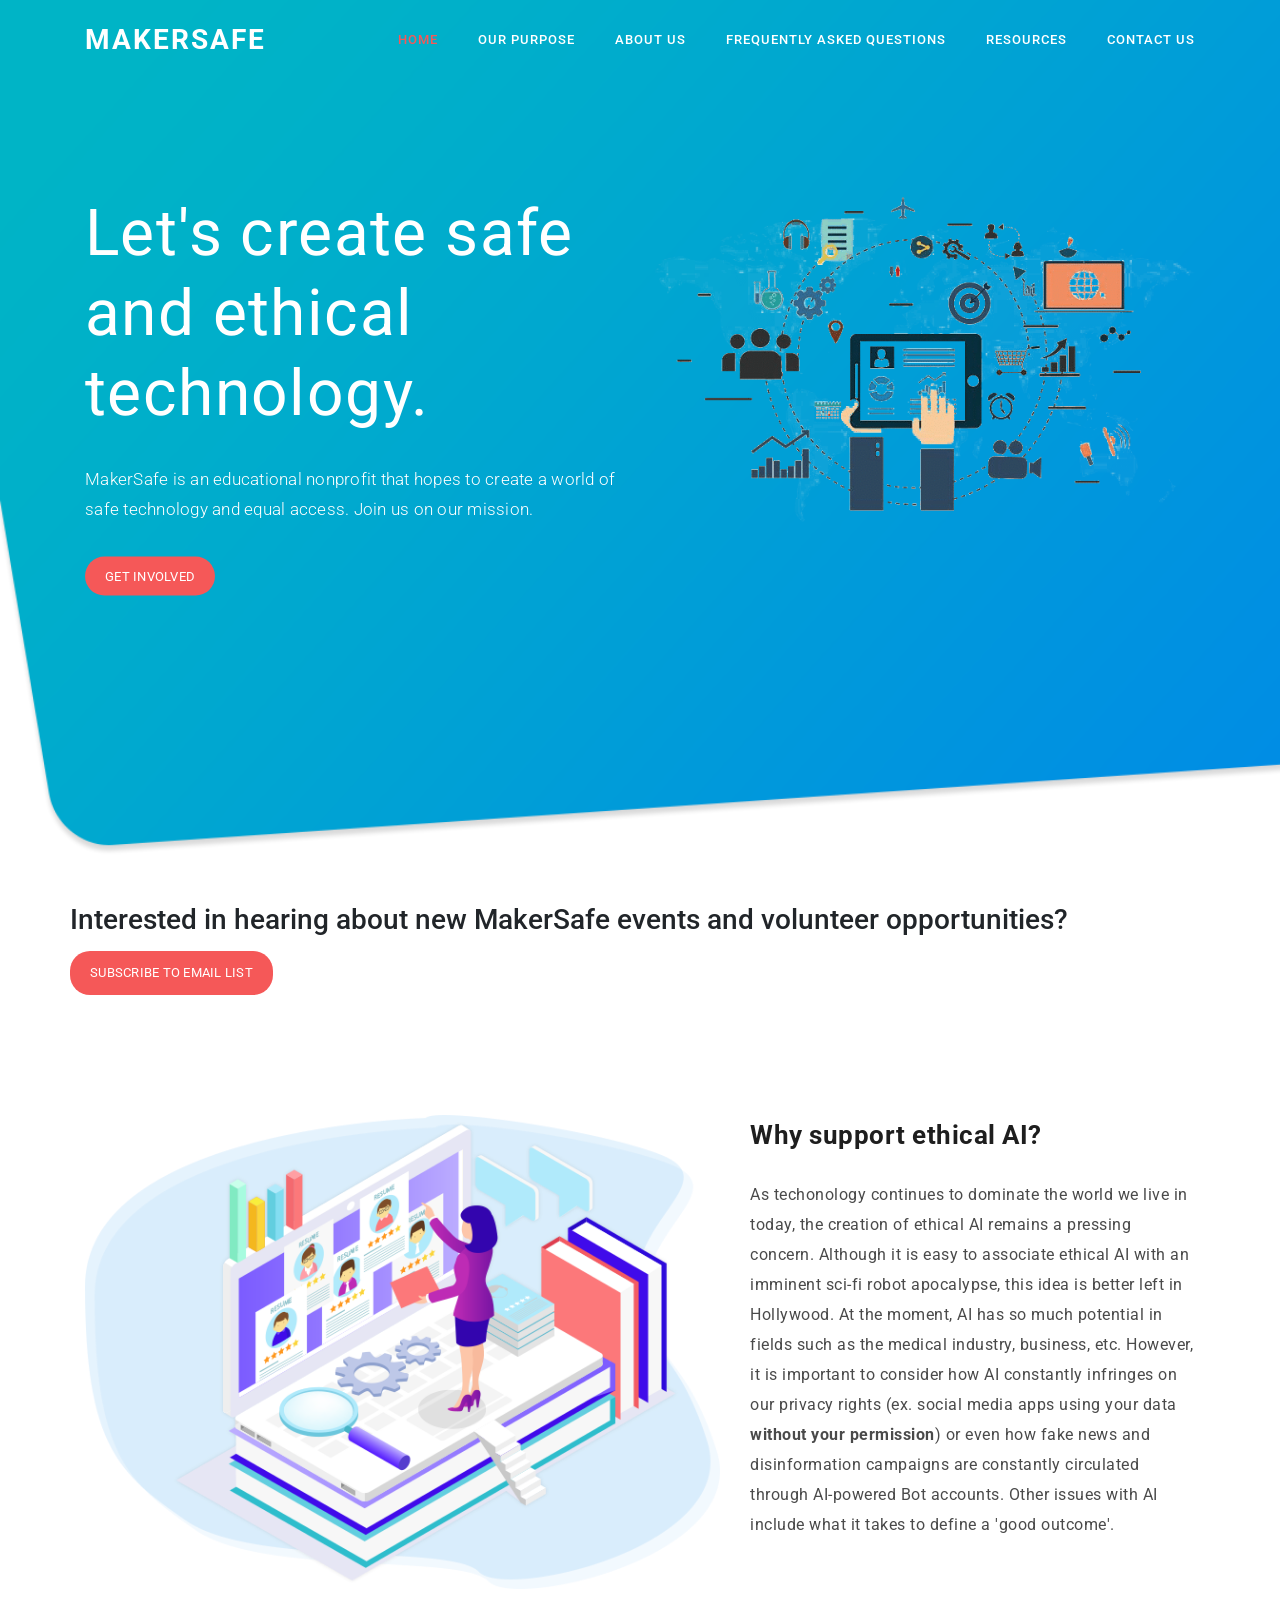
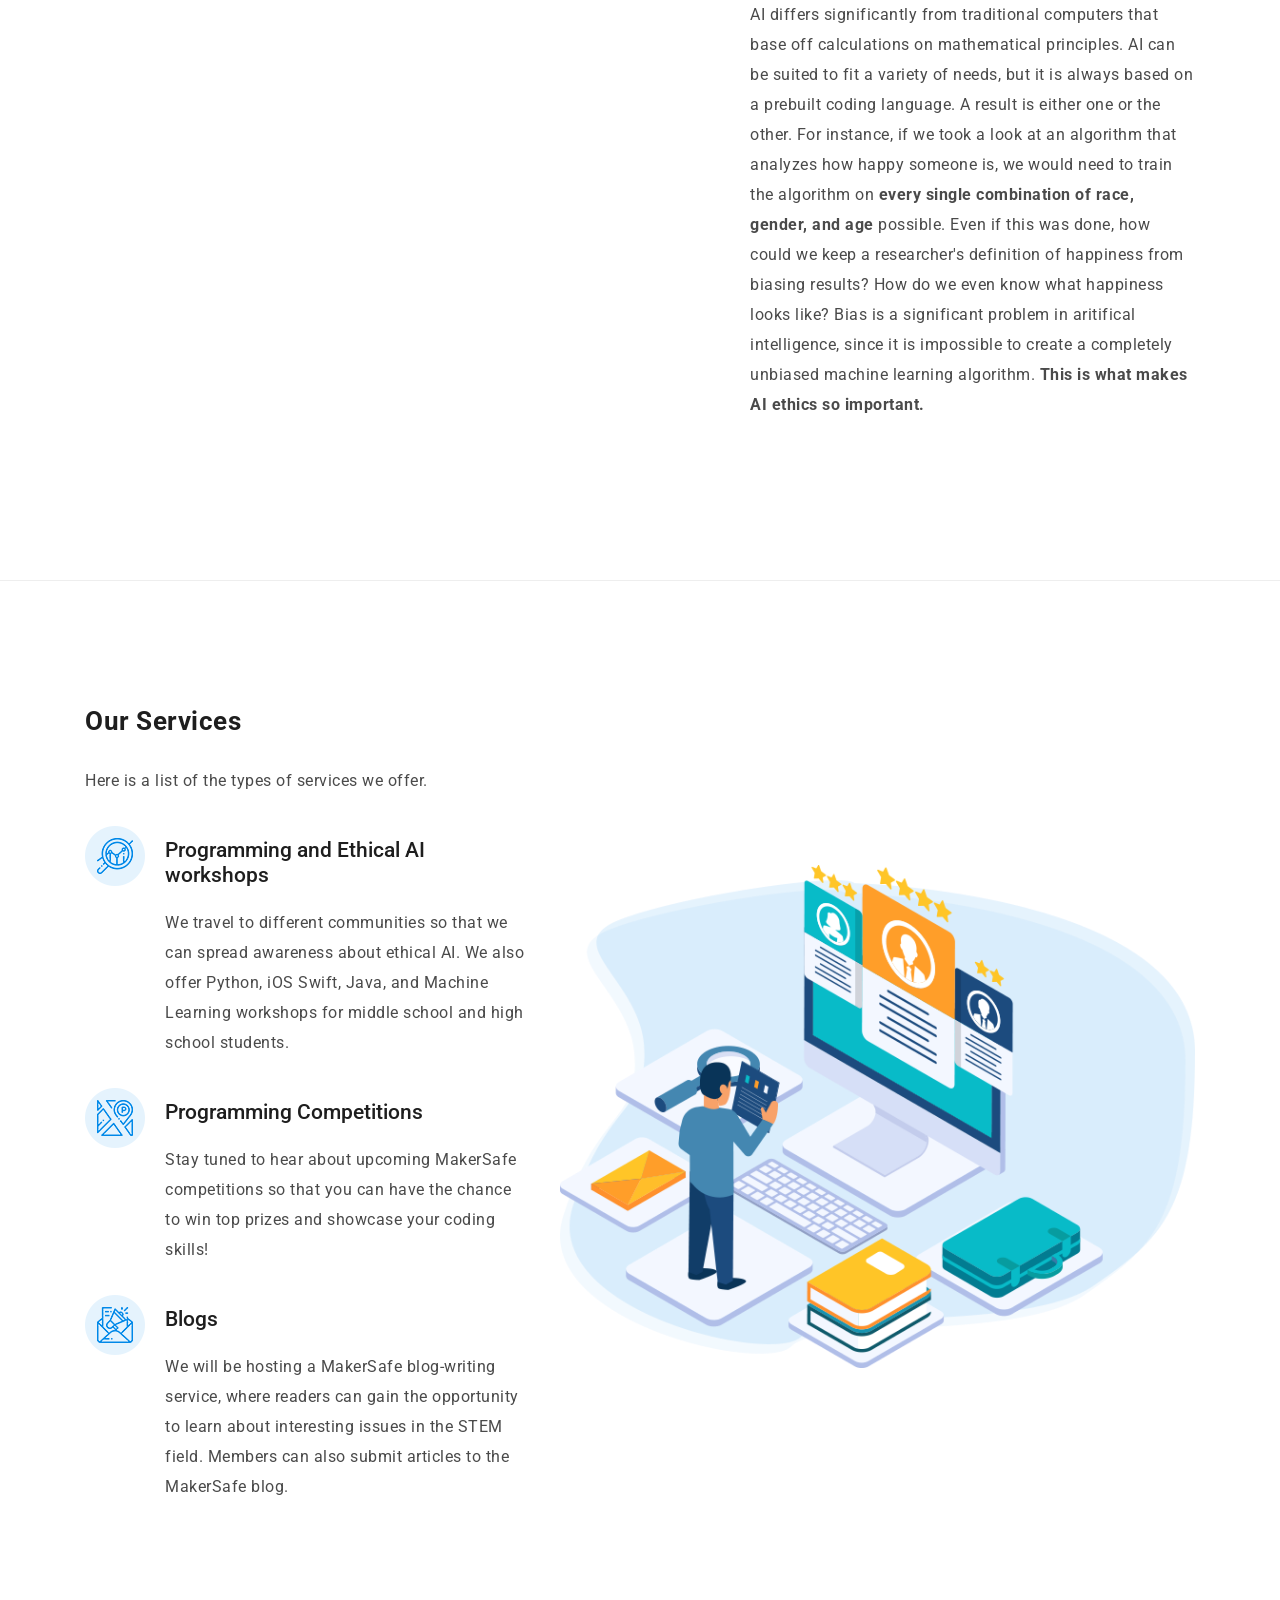
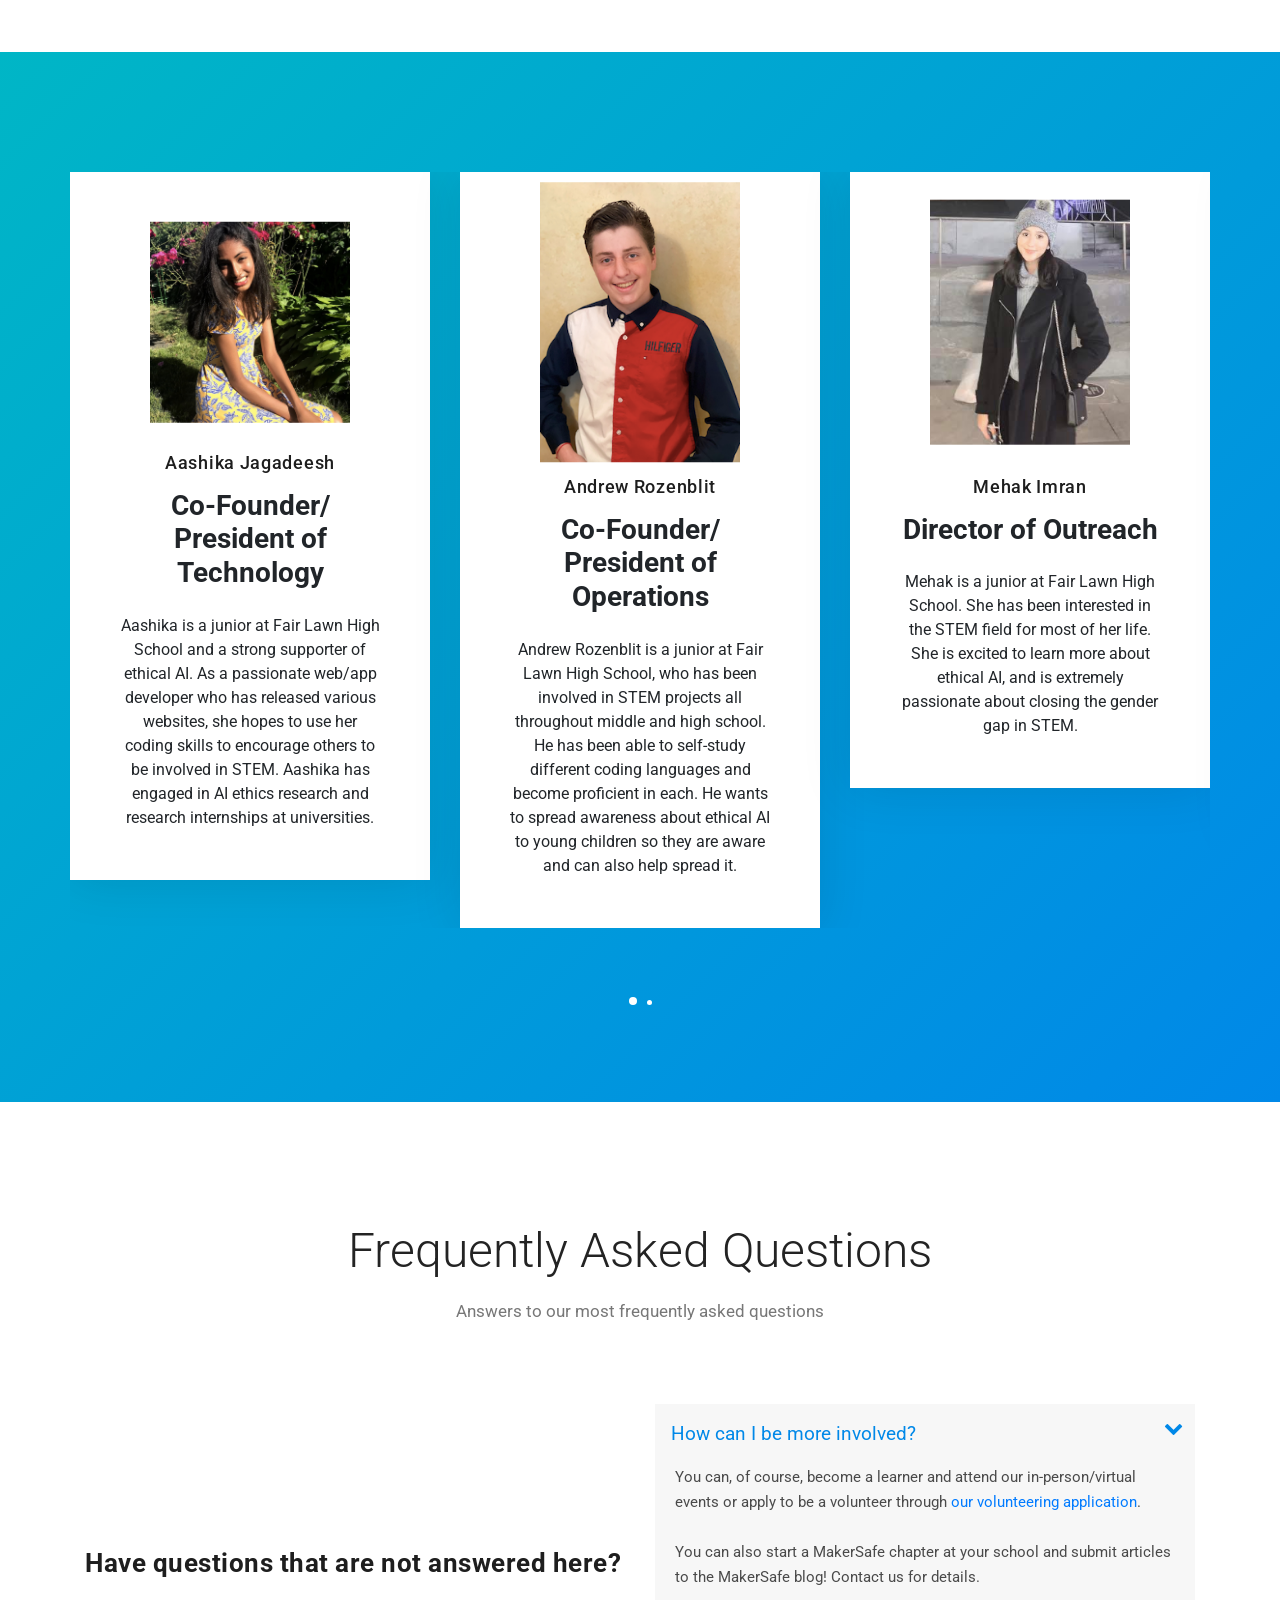
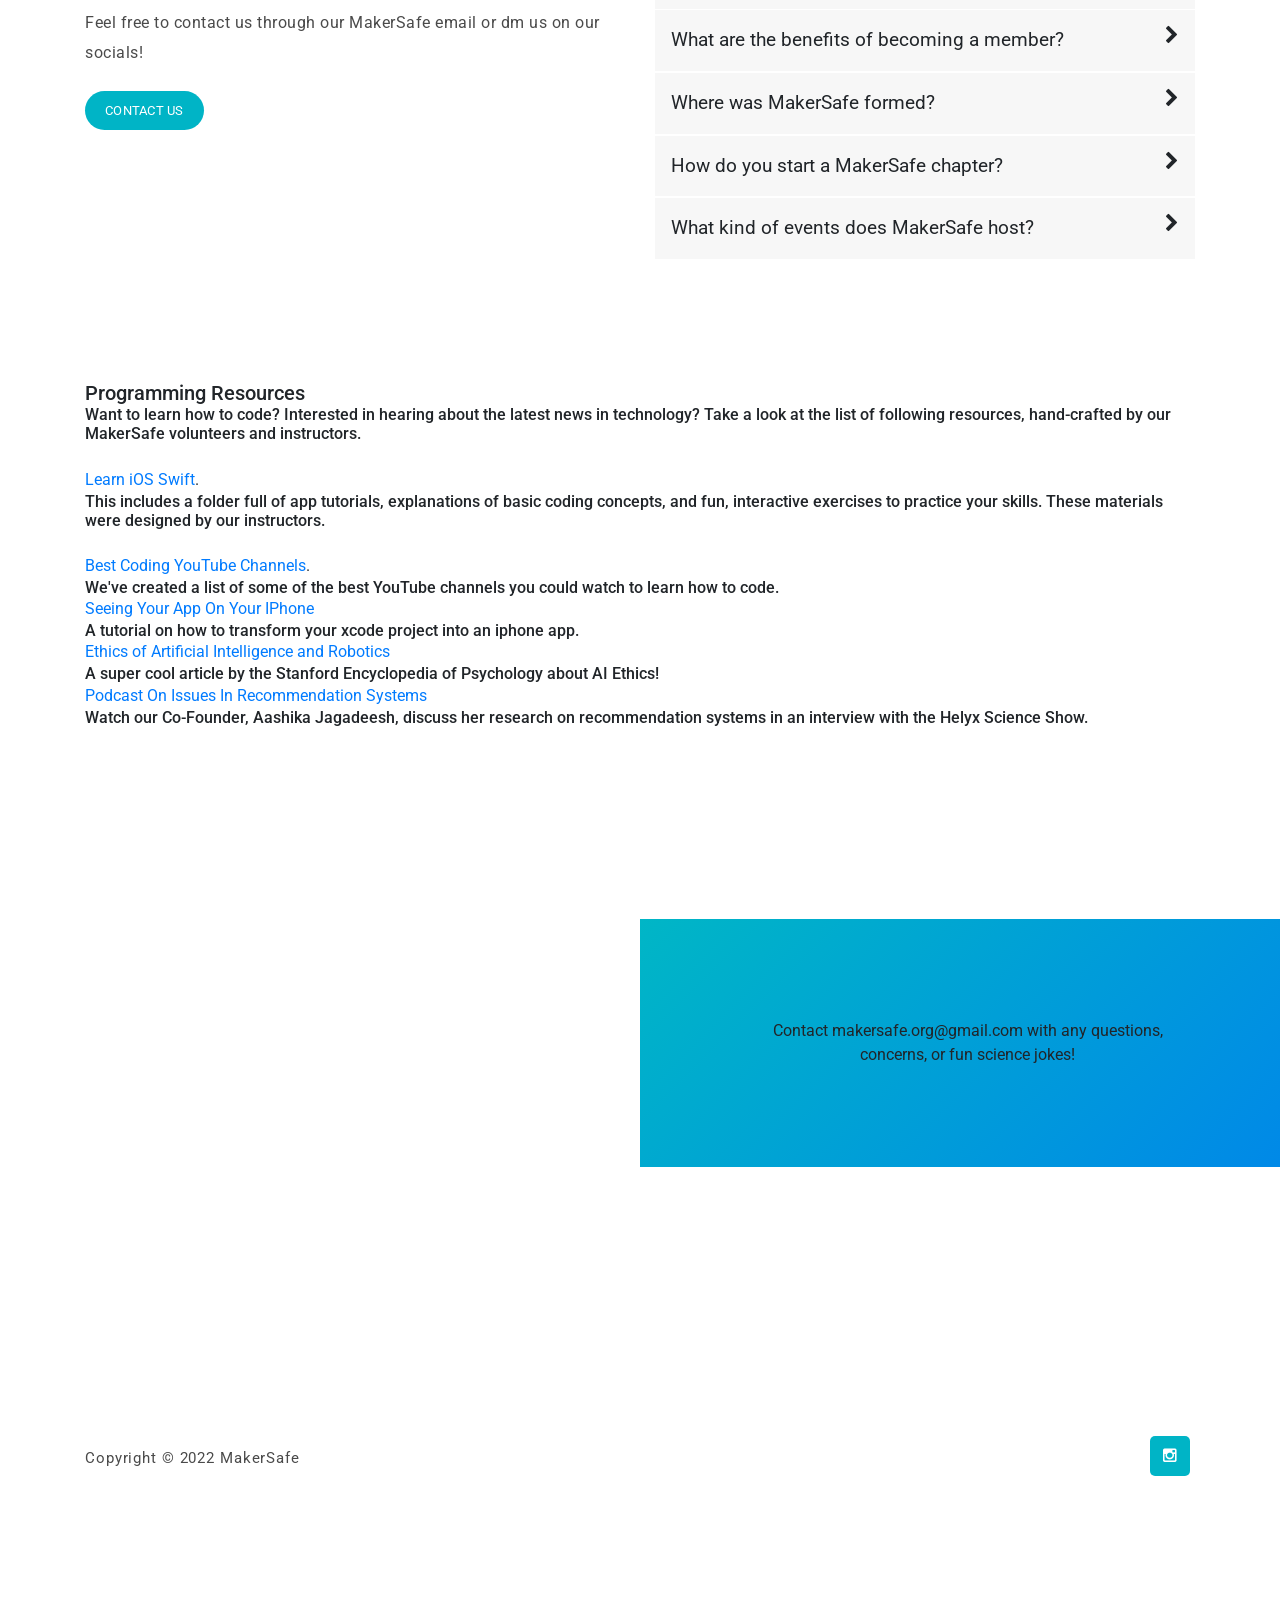
==== commit 80d31afc: "Add files via upload UPDATED" ====
--- a/MakerSafe website/index.html
+++ b/MakerSafe website/index.html
@@ -53,7 +53,7 @@
                             <li class="scroll-to-section"><a href="#about">Our Purpose</a></li>
                             <li class="scroll-to-section"><a href="#services">About Us</a></li>
                             <li class="scroll-to-section"><a href="#frequently-question">Frequently Asked Questions</a></li>
-                            <li class="scroll-to-section"><a href="#our-events">Our Events</a></li>
+                            <li class="scroll-to-section"><a href="#past-events">Resources</a></li>
                             <!--
                             <li class="submenu">
                                 <a href="javascript:;">Drop Down</a>
@@ -89,7 +89,8 @@
                     <div class="left-text col-lg-6 col-md-6 col-sm-12 col-xs-12" data-scroll-reveal="enter left move 30px over 0.6s after 0.4s">
                         <h1>Let's create safe and ethical technology.<strong></strong></h1>
                         <p>MakerSafe is an educational nonprofit that hopes to create a world of safe technology and equal access. Join us on our mission.</p>
-                      <a href="https://linktr.ee/MakerSafe" class="main-button-slider">Get Involved</a>
+                      <a href="https://docs.google.com/forms/d/e/1FAIpQLSc-6xQaZkDppDk1PzdWDiAGosun6K7pG1yqEHF1KGVhWNcjEw/viewform" class="main-button-slider">Get Involved</a>
+                     
                     </div>
                     <div class="col-lg-6 col-md-6 col-sm-12 col-xs-12" data-scroll-reveal="enter right move 30px over 0.6s after 0.4s">
                     <img src="assets/images/infotech.png" class="rounded img-fluid d-block mx-auto" alt="First Vector Graphic">
@@ -100,7 +101,19 @@
         <!-- ***** Header Text End ***** -->
     </div>
     <!-- ***** Welcome Area End ***** -->
-
+    <br>
+    <br>
+<section class="section" id="impact">
+    <div class="container">
+        <div class="row">
+            <h3>Interested in hearing about new MakerSafe events and volunteer opportunities?</h3>
+            <br>
+            <br>
+            <a href="https://forms.gle/H5EKqK9Whiw4UcMH9" class="main-button-slider">Subscribe to Email List</a>
+    
+        </div>
+    </div>
+</section>
 
     <!-- ***** Features Big Item Start ***** -->
     <section class="section" id="about">
@@ -109,6 +122,7 @@
                 <div class="col-lg-7 col-md-12 col-sm-12" data-scroll-reveal="enter left move 30px over 0.6s after 0.4s">
                     <img src="assets/images/left-image.png" class="rounded img-fluid d-block mx-auto" alt="App">
                 </div>
+              
                 <div class="right-text col-lg-5 col-md-12 col-sm-12 mobile-top-fix">
                     <div class="left-heading">
                         <h5>Why support ethical AI?</h5>
@@ -370,6 +384,51 @@
 
     <!--Events-->
 
+    <section class="section" id="past-events">
+        <div class="container">
+       
+                  <h5>Programming Resources</h5>
+                  <h6>Want to learn how to code? Interested in hearing about the latest news in technology? Take a look at the list of following resources, hand-crafted by our MakerSafe volunteers and instructors. </h6>
+                  <br/>
+                    <div class="left-text">
+                        <a href="https://drive.google.com/drive/folders/1sWLK9NQGb6e3tI4J-b8HKuOEKQRsUPj-?usp=sharing">Learn iOS Swift</a>.
+                        <br>
+                        <h6>This includes a folder full of app tutorials, explanations of basic coding concepts, and fun, interactive exercises to practice your skills. These materials were designed by our instructors.  </h6>
+                        
+                         <br>
+                         <a href="https://docs.google.com/document/d/1_2OLHm6rjWSAspBDquvy_RfX09VTvcTKwEKbwJ322CQ/edit?usp=sharing">Best Coding YouTube Channels</a>.
+                         <h6>We've created a list of some of the best YouTube channels you could watch to learn how to code.</h6>
+
+                         <a href="https://drive.google.com/file/d/1LO_1MsFDb6iO65CObe_ow8h8LKQYP8JK/view?usp=sharing">Seeing Your App On Your IPhone</a>
+                         <h6>A tutorial on how to transform your xcode project into an iphone app. </h6>
+
+                         <a href="https://plato.stanford.edu/entries/ethics-ai/">Ethics of Artificial Intelligence and Robotics</a>
+                         <h6>A super cool article by the Stanford Encyclopedia of Psychology about AI Ethics!</h6>
+                        
+                         <a href="https://anchor.fm/helyx/episodes/Aashika-Jagadeesh-Machine-Learning-vs--Social-Media-Bias-e130de7/a-a5ts532">Podcast On Issues In Recommendation Systems</a>
+                        <h6>Watch our Co-Founder, Aashika Jagadeesh, discuss her research on recommendation systems in an interview with the Helyx Science Show.</h6>
+                      <!-- <a href="#about2" class="main-button">Discover More</a>--> 
+                    </div>
+                    <br/>
+                    <br/>
+                    <br/>
+                    <br/>
+                    <br/>
+                    <br/>
+                    <br/>
+                    <br/>
+                </div>
+              
+            </div>
+
+            <div class="row">
+                <div class="col-lg-12">
+                    <div class="hr"></div>
+                </div>
+            </div>
+  
+        </div>
+    </section>
     <!-- ***** Contact Us Start ***** -->
     <section class="section" id="contact-us">
         <div class="container-fluid">
@@ -435,7 +494,7 @@
         <div class="container">
             <div class="row">
                 <div class="col-lg-7 col-md-12 col-sm-12">
-                    <p class="copyright">Copyright &copy; 2021 MakerSafe</p>
+                    <p class="copyright">Copyright &copy; 2022 MakerSafe</p>
                 </div>
                 <div class="col-lg-5 col-md-12 col-sm-12">
                     <ul class="social">
